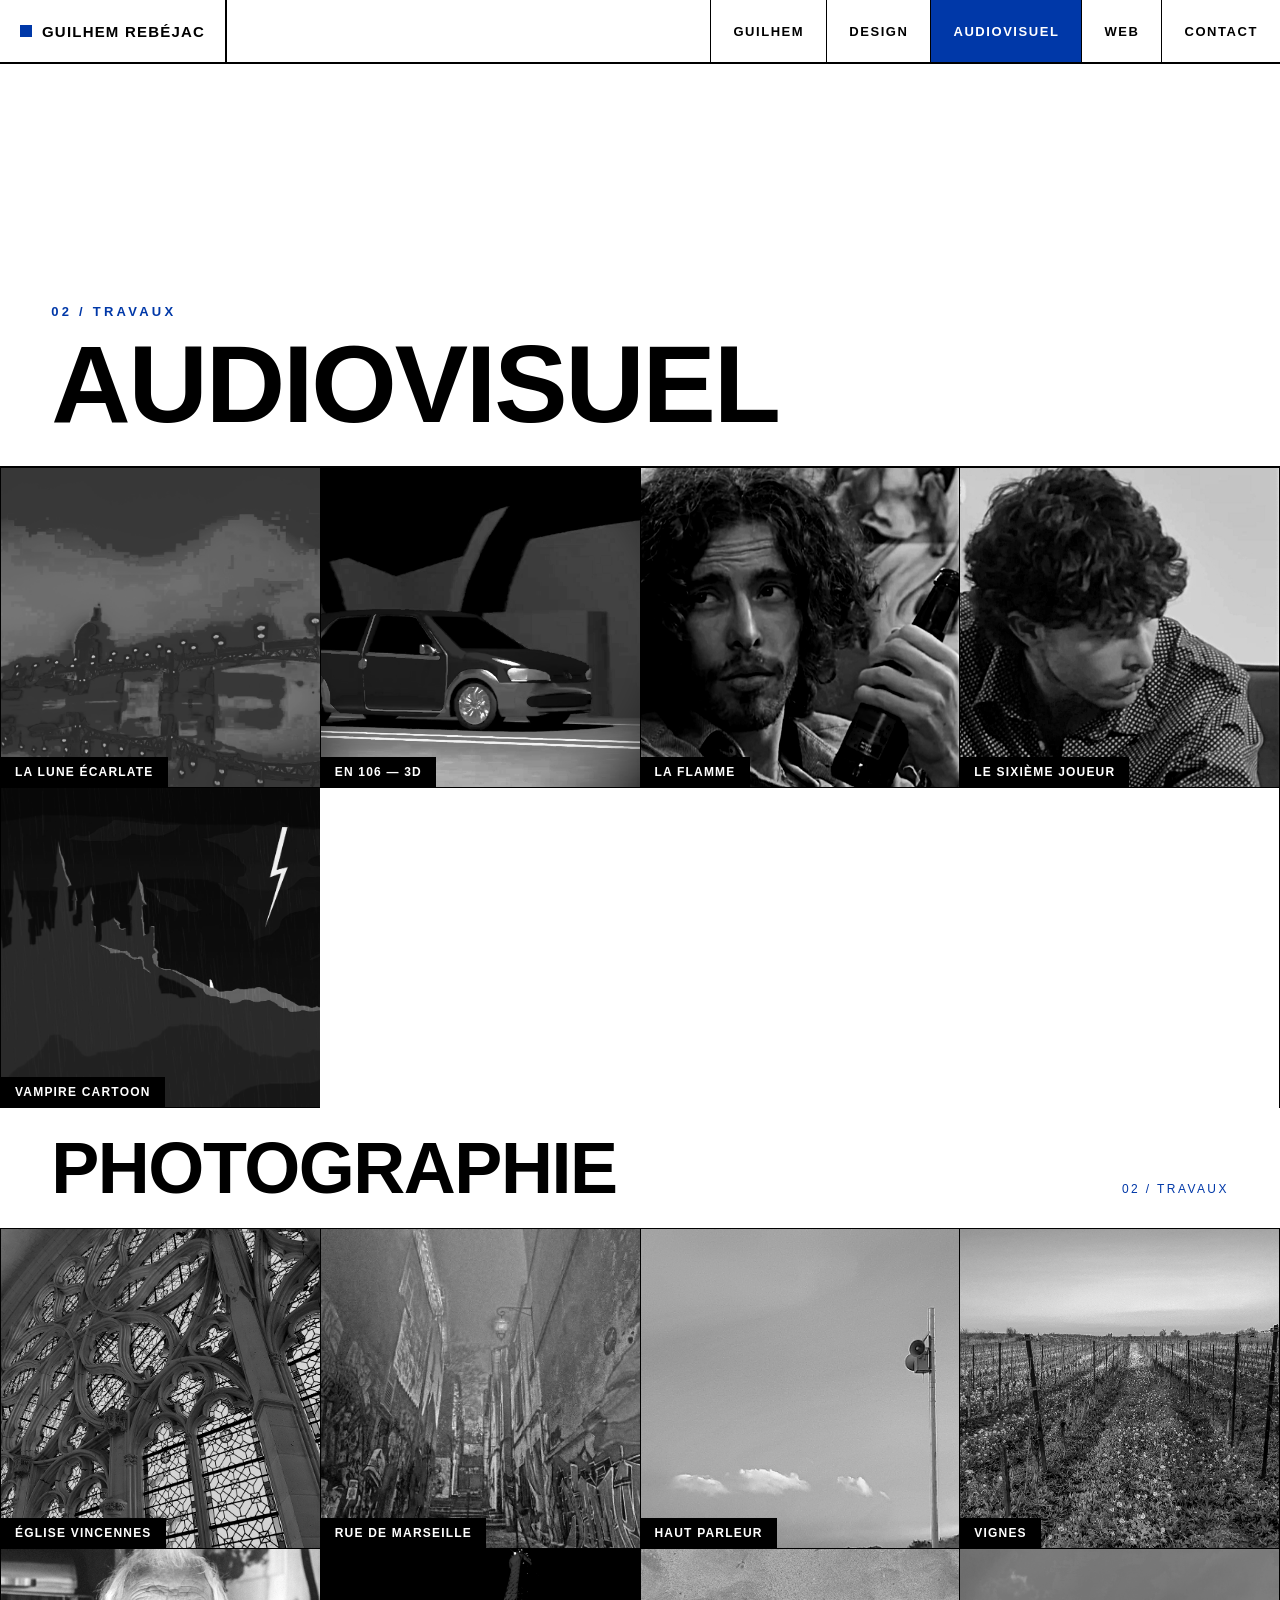
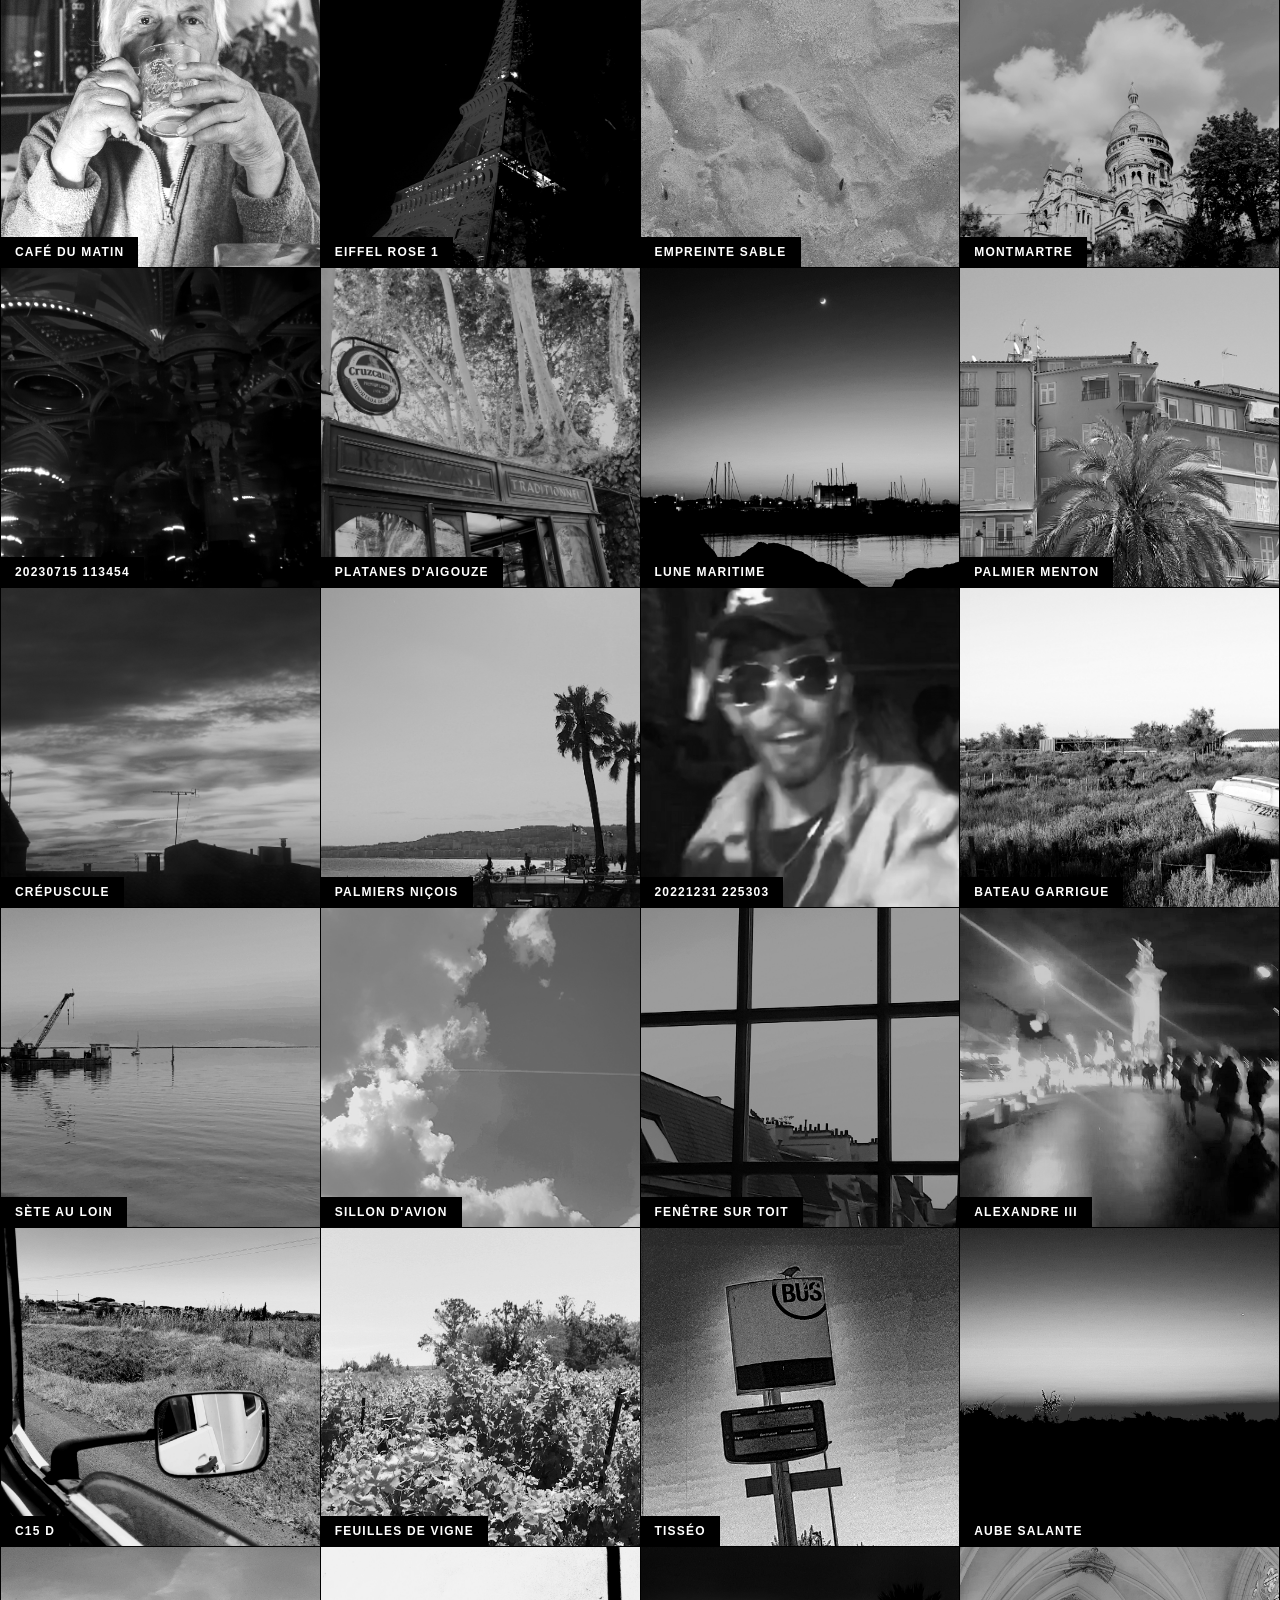
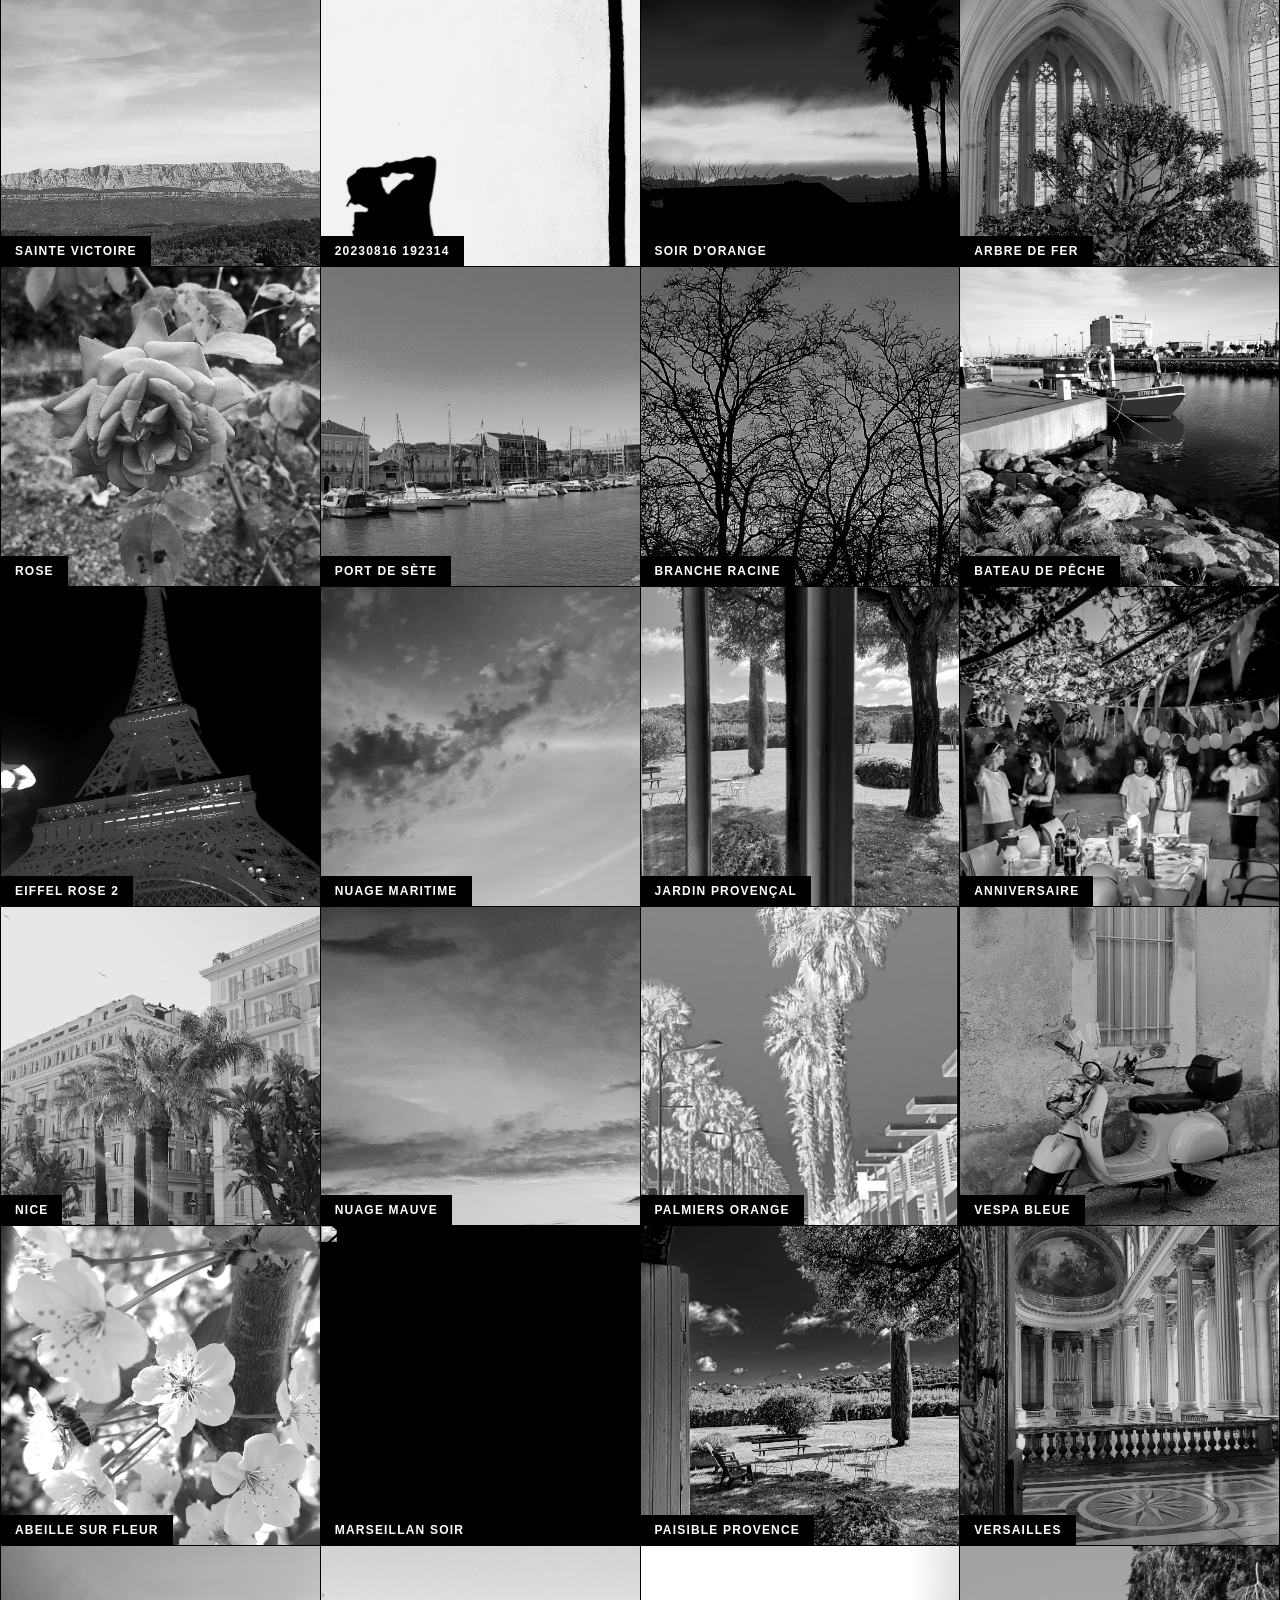
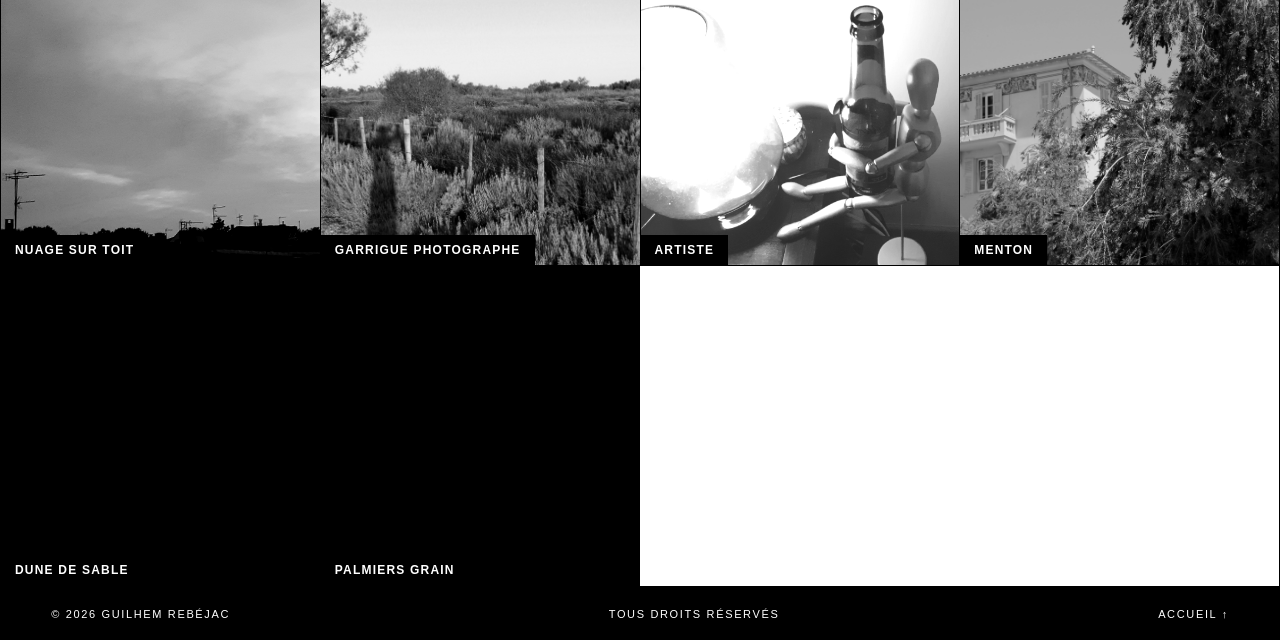
==== audiovisuel.html @ 5e4b1cd3 "Modif desc audio" ====
<!DOCTYPE html>
<html lang="fr">
<head>
<meta charset="UTF-8">
<meta name="viewport" content="width=device-width, initial-scale=1.0">
<title>Guilhem Rebéjac — Audiovisuel</title>
<link rel="stylesheet" href="./css/style.css">
</head>
<body>

<header>
  <a class="brand" href="index.html"><span class="dot"></span>Guilhem&nbsp;Rebéjac</a>
  <nav id="menu">
    <a href="index.html">Guilhem</a>
    <a href="design.html">Design</a>
    <a href="audiovisuel.html" class="active">Audiovisuel</a>
    <a href="web.html">Web</a>
    <a href="contact.html">Contact</a>
  </nav>
  <button class="burger" id="burger" aria-label="Menu">≡</button>
</header>

<section class="cat-hero">
  <p class="sub">02 / Travaux</p>
  <h1>Audiovisuel</h1>
</section>

<main class="grid" id="grid">
  <div class="tile" data-title="La Lune Écarlate" data-youtube="https://www.youtube.com/watch?v=PvxVMiMFRV8" data-desc="Title Sequence d'une série imaginaire sur des loups-garous à Toulouse à la fin du XIXe. Création originale de Guilhem Rebéjac, sur une musique de Raymond Lefèvre." data-year="2026">
    <img src="./assets/images/LaLuneEcarlate4.png" alt="La Lune Écarlate"><span class="tile-title">La Lune Écarlate</span>
  </div>
  <div class="tile" data-title="106 dans un tunnel" data-youtube="https://www.youtube.com/watch?v=GWWM9_aqAGk" data-desc="Mon tout premier projet réalisé sur le logiciel Blender. Une 106 roule dans un tunnel." data-year="2025">
    <img src="./assets/images/106_3D.png" alt="En 106 — 3D"><span class="tile-title">En 106 — 3D</span>
  </div>
  <div class="tile" data-title="La Flamme" data-youtube="https://www.youtube.com/watch?v=5S5M0am1AKc" data-desc="Synopsis : deux amis sont à une soirée. L'un conseille à l'autre une technique vue dans un film pour donner son contact à la fille qui lui plaît : écrire son numéro sur un briquet puis le lui donner. Mais le fameux briquet disparaît." data-year="2024">
    <img src="./assets/images/la-flamme-2.png" alt="La Flamme"><span class="tile-title">La Flamme</span>
  </div>
  <div class="tile" data-title="Le Sixième Joueur" data-youtube="https://www.youtube.com/watch?v=71ZXiPVA3Mg" data-desc="Synopsis : un groupe d'amis joue à un jeu de société où il faut répondre à des questions. Celles-ci deviennent étrangement de plus en plus personnelles et ciblées à mesure que la partie se déroule." data-year="2023">
    <img src="./assets/images/le-6-joueur-2.png" alt="Le Sixième Joueur"><span class="tile-title">Le Sixième Joueur</span>
  </div>
  <div class="tile" data-title="Trailer Vampire" data-youtube="https://www.youtube.com/watch?v=wnP-YkYw75Q" data-desc="Trailer de mon deuxième single « Vampire ». Réalisé sur le logiciel After Effects." data-year="2023">
    <img src="./assets/images/vampire-cartoon.png" alt="Vampire Cartoon"><span class="tile-title">Vampire Cartoon</span>
  </div>
</main>

<!-- PHOTOGRAPHIE -->
<section class="section" id="photographie">
  <div class="section-head">
    <h3>Photographie</h3>
    <span class="count">02 / Travaux</span>
  </div>
  <div class="grid" id="photo-grid"></div>
</section>

<!-- Lightbox -->
<div class="lightbox" id="lightbox">
  <button class="close" id="lb-close" aria-label="Fermer">×</button>
  <button class="lb-nav lb-prev" id="lb-prev" aria-label="Précédent">←</button>
  <button class="lb-nav lb-next" id="lb-next" aria-label="Suivant">→</button>
  <figure class="lb-frame">
    <img id="lb-img" src="" alt="">
    <a class="btn lb-btn" id="lb-youtube" href="#" target="_blank" rel="noopener noreferrer">Voir sur YouTube →</a>
    <figcaption class="lb-caption lb-stacked">
      <span class="lb-title" id="lb-title"></span>
      <span class="lb-desc" id="lb-desc"></span>
      <span class="lb-year" id="lb-year"></span>
    </figcaption>
  </figure>
</div>

<footer>
  <span>© 2026 Guilhem Rebéjac</span>
  <span>Tous droits réservés</span>
  <a href="index.html">Accueil ↑</a>
</footer>

<script>
  // --- PHOTOS : fichiers de ./assets/images/photographies/ (ordre mélangé) ---
  const PHOTOS = [
    "église-vincennes.jpg",
    "rue-de-marseille.jpg",
    "haut-parleur.jpg",
    "vignes.png",
    "café-du-matin.jpg",
    "eiffel-rose-1.jpg",
    "empreinte-sable.jpg",
    "montmartre.jpg",
    "20230715_113454.jpg",
    "platanes-d'aigouze.JPG",
    "lune-maritime.JPG",
    "palmier-menton.JPG",
    "crépuscule.JPG",
    "palmiers-niçois.JPG",
    "20221231_225303.jpg",
    "bateau-garrigue.JPG",
    "sète-au-loin.jpg",
    "sillon-d'avion.jpg",
    "fenêtre-sur-toit.jpg",
    "alexandre-III.jpg",
    "C15-D.jpg",
    "feuilles-de-vigne.JPG",
    "tisséo.jpg",
    "aube-salante.jpg",
    "sainte-victoire.jpg",
    "20230816_192314.jpg",
    "soir-d'orange.jpg",
    "arbre-de-fer.jpg",
    "rose.jpg",
    "port-de-sète.JPG",
    "branche-racine.jpg",
    "bateau-de-pêche.jpg",
    "eiffel-rose-2.jpg",
    "nuage-maritime.jpg",
    "jardin-provençal.JPG",
    "anniversaire.png",
    "nice.JPG",
    "nuage-mauve.jpg",
    "palmiers-orange.png",
    "vespa-bleue.JPG",
    "abeille-sur-fleur.jpg",
    "marseillan-soir.png",
    "paisible-provence.png",
    "versailles.jpg",
    "nuage-sur-toit.jpg",
    "garrigue-photographe.JPG",
    "artiste.jpg",
    "menton.JPG",
    "dune-de-sable.jpg",
    "palmiers-grain.jpg",
  ];
  const PHOTO_DIR = "./assets/images/photographies/";

  function photoTitle(filename){
    return filename
      .replace(/\.[^.]+$/,'')
      .replace(/[-_]+/g,' ')
      .replace(/\b\w/g,c=>c.toUpperCase());
  }

  const photoGrid=document.getElementById('photo-grid');
  PHOTOS.forEach(f=>{
    const tile=document.createElement('div');
    tile.className='tile';
    tile.dataset.title=photoTitle(f);
    tile.dataset.desc='';
    tile.dataset.year='';
    tile.dataset.youtube='';
    tile.innerHTML='<img src="'+PHOTO_DIR+f+'" alt="'+photoTitle(f)+'" loading="lazy">'
      +'<span class="tile-title">'+photoTitle(f)+'</span>';
    photoGrid.appendChild(tile);
  });

  const burger=document.getElementById('burger');
  const menu=document.getElementById('menu');
  burger.addEventListener('click',()=>menu.classList.toggle('open'));
  menu.querySelectorAll('a').forEach(a=>a.addEventListener('click',()=>menu.classList.remove('open')));

  const lb=document.getElementById('lightbox');
  const lbImg=document.getElementById('lb-img');
  const lbTitle=document.getElementById('lb-title');
  const lbDesc=document.getElementById('lb-desc');
  const lbYear=document.getElementById('lb-year');
  const lbYt=document.getElementById('lb-youtube');

  // --- Navigation précédent / suivant ---
  const tiles=[...document.querySelectorAll('.tile')];
  let current=0;

  function show(i){
    current=(i+tiles.length)%tiles.length;
    const t=tiles[current];
    lbImg.src=t.querySelector('img').src;
    lbImg.alt=t.querySelector('img').alt;
    lbTitle.textContent=t.dataset.title||'';
    lbDesc.textContent=t.dataset.desc||'';
    lbYear.textContent=t.dataset.year?('Année — '+t.dataset.year):'';
    if(t.dataset.youtube){
      lbYt.href=t.dataset.youtube;
      lbYt.style.display='';
    }else{
      lbYt.style.display='none';
    }
  }

  document.getElementById('lb-prev').addEventListener('click',e=>{
    e.stopPropagation();show(current-1);
  });
  document.getElementById('lb-next').addEventListener('click',e=>{
    e.stopPropagation();show(current+1);
  });
  document.addEventListener('keydown',e=>{
    if(!lb.classList.contains('open'))return;
    if(e.key==='ArrowLeft')show(current-1);
    if(e.key==='ArrowRight')show(current+1);
  });

  tiles.forEach(t=>t.addEventListener('click',()=>{
    show(tiles.indexOf(t));
    lb.classList.add('open');
  }));

  function closeLb(){lb.classList.remove('open');}
  document.getElementById('lb-close').addEventListener('click',closeLb);
  lb.addEventListener('click',e=>{if(e.target===lb)closeLb();});
  document.addEventListener('keydown',e=>{if(e.key==='Escape')closeLb();});
</script>

</body>
</html>
---- css/style.css ----
:root{
  --bg:#ffffff;
  --fg:#000000;
  --azur:#0038A8;
  --max:1280px;
}
*{margin:0;padding:0;box-sizing:border-box;border-radius:0!important;}
html{scroll-behavior:smooth;}
body{
  background:var(--bg);color:var(--fg);
  font-family:"Helvetica Neue",Helvetica,Arial,sans-serif;
  -webkit-font-smoothing:antialiased;
}
::selection{background:var(--azur);color:#fff;}
a{color:inherit;text-decoration:none;}
img{display:block;max-width:100%;}

/* ---------- header ---------- */
header{
  position:fixed;top:0;left:0;right:0;z-index:50;
  background:#fff;border-bottom:2px solid #000;
  display:flex;align-items:stretch;justify-content:space-between;
  height:64px;
}
.brand{
  display:flex;align-items:center;gap:10px;
  font-weight:800;letter-spacing:.08em;font-size:15px;
  padding:0 20px;border-right:2px solid #000;text-transform:uppercase;
}
.brand .dot{width:12px;height:12px;background:var(--azur);}
nav{display:flex;}
nav a{
  display:flex;align-items:center;
  padding:0 22px;font-size:13px;font-weight:700;
  text-transform:uppercase;letter-spacing:.12em;
  border-left:1px solid #000;transition:background .15s,color .15s;
}
nav a:hover,nav a.active{background:var(--azur);color:#fff;}
.burger{display:none;border:none;background:#000;color:#fff;
  padding:0 18px;font-size:22px;cursor:pointer;}

/* ---------- hero ---------- */
.hero{
  min-height:100vh;display:flex;flex-direction:column;
  justify-content:flex-end;padding:100px 4vw 0;
  border-bottom:2px solid #000;
}
.hero-top{
  flex:1;display:flex;flex-direction:column;align-items:center;
  justify-content:center;text-align:center;
}
.hero-logo{
  width:clamp(140px,22vw,260px);margin-bottom:28px;
  filter:grayscale(1) contrast(1.1);
}
.kicker{
  font-size:12px;font-weight:700;text-transform:uppercase;
  letter-spacing:.3em;margin-bottom:14px;color:var(--azur);
}
.hero h1{
  font-size:clamp(48px,11vw,150px);
  line-height:.9;font-weight:800;text-transform:uppercase;
  letter-spacing:-.02em;
}
.hero h1 .thin{font-weight:200;outline:1px solid #000;outline-offset:-1px;}
.hero-meta{
  display:grid;grid-template-columns:repeat(auto-fit,minmax(200px,1fr));
  border-top:2px solid #000;margin-top:48px;width:100%;
}
.hero-meta div{
  padding:18px 20px;font-size:12px;text-transform:uppercase;
  letter-spacing:.1em;border-right:1px solid #000;text-align:left;
}
.hero-meta div:last-child{border-right:none;}
.hero-meta strong{display:block;font-size:15px;margin-top:6px;letter-spacing:0;}

/* ---------- marquee ---------- */
.marquee{
  border-bottom:2px solid #000;background:var(--azur);color:#fff;
  overflow:hidden;white-space:nowrap;padding:12px 0;
}
.marquee span{
  display:inline-block;font-size:14px;font-weight:700;
  text-transform:uppercase;letter-spacing:.25em;
  animation:slide 22s linear infinite;
}
@keyframes slide{from{transform:translateX(0);}to{transform:translateX(-50%);}}

/* ---------- about ---------- */
.section{border-bottom:2px solid #000;}
.wrap{max-width:var(--max);margin:0 auto;padding:0 4vw;}
.about-grid{
  display:grid;grid-template-columns:1fr 1.4fr;min-height:70vh;
}
.about-portrait{
  border-right:2px solid #000;display:flex;align-items:center;
  justify-content:center;padding:48px;background:
    repeating-linear-gradient(45deg,#fff 0 14px,#000 14px 15px);
}
.about-portrait svg{width:78%;max-width:340px;background:#fff;border:2px solid #000;}
.about-photo{
  width:78%;max-width:340px;
  border:2px solid #000;background:#fff;
  object-fit:cover;aspect-ratio:5/6;
  filter:grayscale(1) contrast(1.05);
  transition:filter .3s;
}
.about-photo:hover{filter:grayscale(0);}
.about-text{padding:64px 48px;display:flex;flex-direction:column;justify-content:center;}
.num{font-size:12px;font-weight:700;letter-spacing:.3em;text-transform:uppercase;margin-bottom:16px;color:var(--azur);}
.about-text h2{
  font-size:clamp(28px,4.5vw,54px);font-weight:800;text-transform:uppercase;
  line-height:1;margin-bottom:24px;letter-spacing:-.01em;
}
.about-text p{font-size:17px;line-height:1.7;max-width:56ch;margin-bottom:14px;}
.tags{display:flex;flex-wrap:wrap;gap:8px;margin-top:22px;}
.tag{
  border:1px solid #000;padding:6px 14px;font-size:11px;font-weight:700;
  text-transform:uppercase;letter-spacing:.15em;transition:all .15s;
}
.tag:hover{background:var(--azur);border-color:var(--azur);color:#fff;}

/* ---------- works ---------- */
.section-head{
  display:flex;align-items:baseline;justify-content:space-between;
  padding:26px 4vw;border-bottom:1px solid #000;
}
.section-head h3{
  font-size:clamp(30px,6vw,72px);font-weight:800;text-transform:uppercase;
  letter-spacing:-.02em;line-height:.95;
}
.section-head .count{font-size:12px;letter-spacing:.2em;text-transform:uppercase;color:var(--azur);}
.work-list{display:grid;grid-template-columns:1fr;}
.work{
  display:grid;grid-template-columns:80px 1fr 1fr auto;
  align-items:center;gap:24px;
  padding:34px 4vw;border-bottom:1px solid #000;
  transition:background .15s,color .15s;cursor:pointer;
}
.work:hover{background:var(--azur);color:#fff;}
.work .idx{font-size:13px;font-weight:700;letter-spacing:.15em;}
.work .name{font-size:clamp(20px,3vw,34px);font-weight:800;text-transform:uppercase;}
.work .desc{font-size:13px;letter-spacing:.05em;text-transform:uppercase;opacity:.75;}
.work .arrow{font-size:26px;font-weight:200;transition:transform .2s;}
.work:hover .arrow{transform:translateX(8px);}

/* ---------- contact ---------- */
.contact{padding:110px 4vw;text-align:left;}
.contact h3{
  font-size:clamp(40px,9vw,120px);font-weight:800;text-transform:uppercase;
  line-height:.92;letter-spacing:-.02em;margin-bottom:32px;
}
.contact h3 em{font-style:normal;-webkit-text-stroke:2px #000;color:transparent;}
.btn{
  display:inline-block;border:2px solid #000;padding:18px 42px;
  font-size:14px;font-weight:800;text-transform:uppercase;
  letter-spacing:.2em;transition:all .15s;
}
.btn:hover{background:var(--azur);border-color:var(--azur);color:#fff;letter-spacing:.3em;}

/* ---------- pages catégories ---------- */
.cat-hero{
  min-height:52vh;display:flex;flex-direction:column;justify-content:flex-end;
  padding:100px 4vw 32px;border-bottom:2px solid #000;
}
.cat-hero h1{
  font-size:clamp(40px,9vw,110px);font-weight:800;text-transform:uppercase;
  line-height:.92;letter-spacing:-.02em;
}
.cat-hero .sub{font-size:13px;letter-spacing:.25em;text-transform:uppercase;
  color:var(--azur);font-weight:700;margin-bottom:14px;}
.grid{
  display:grid;grid-template-columns:repeat(auto-fill,minmax(260px,1fr));
  gap:0;border-right:1px solid #000;
}
.tile{
  position:relative;aspect-ratio:1/1;overflow:hidden;
  border-bottom:1px solid #000;border-left:1px solid #000;
  display:block;cursor:pointer;background:#000;
}
.tile img{
  width:100%;height:100%;object-fit:cover;
  filter:grayscale(1) contrast(1.05);
  transition:filter .25s,transform .4s;
}
.tile:hover img{filter:grayscale(0);transform:scale(1.04);}
.tile .tile-title{
  position:absolute;left:0;bottom:0;
  background:#000;color:#fff;padding:8px 14px;
  font-size:12px;font-weight:700;text-transform:uppercase;letter-spacing:.1em;
}
.tile:hover .tile-title{background:var(--azur);}

/* ---------- lightbox ---------- */
.lightbox{
  position:fixed;inset:0;z-index:200;display:none;
  align-items:center;justify-content:center;
  background:rgba(255,255,255,.96);
}
.lightbox.open{display:flex;}
.lb-frame{max-width:90vw;display:flex;flex-direction:column;}
.lightbox img{
  width:100%;max-width:88vw;max-height:72vh;border:2px solid #000;
  object-fit:contain;background:#fff;
}
.lb-caption{
  display:grid;grid-template-columns:1fr auto;
  gap:4px 24px;align-items:baseline;
  background:#000;color:#fff;
  padding:16px 20px;border:2px solid #000;border-top:none;
}
.lb-btn{
  margin-top:16px;justify-self:center;
}
.lb-title{
  font-size:clamp(16px,2.4vw,22px);font-weight:800;
  text-transform:uppercase;letter-spacing:.02em;
}
.lb-year{
  font-size:11px;font-weight:700;text-transform:uppercase;
  letter-spacing:.2em;color:#7ba4ff;
}
.lb-desc{
  grid-column:1/-1;font-size:13px;line-height:1.55;max-width:70ch;
}
/* Variante empilée (audiovisuel) : nom, description, date */
.lb-caption.lb-stacked{
  display:flex;flex-direction:column;gap:6px;align-items:flex-start;
}
.lb-caption.lb-stacked .lb-desc{grid-column:auto;}
.lightbox .close{
  position:absolute;top:20px;right:24px;font-size:34px;font-weight:200;
  border:2px solid #000;background:#fff;width:52px;height:52px;
  cursor:pointer;line-height:1;
}
.lightbox .close:hover{background:var(--azur);color:#fff;border-color:var(--azur);}
.lb-nav{
  position:absolute;top:50%;transform:translateY(-50%);
  width:52px;height:52px;
  font-size:22px;font-weight:200;line-height:1;
  border:2px solid #000;background:#fff;color:#000;
  cursor:pointer;transition:background .15s,color .15s;
  display:flex;align-items:center;justify-content:center;
}
.lb-prev{left:16px;}
.lb-next{right:16px;}
.lb-nav:hover{background:var(--azur);color:#fff;border-color:var(--azur);}
.lb-nav:hover .lb-prev, .lb-nav:hover .lb-next{transform:translateY(-50%);}
@media (max-width:860px){
  .lb-nav{width:40px;height:40px;font-size:16px;}
  .lb-prev{left:8px;}
  .lb-next{right:8px;}
}

/* ---------- lignes contact ---------- */
.contact-links{display:flex;flex-direction:column;width:100%;}
.contact-row{
  display:grid;grid-template-columns:130px 1fr auto;align-items:center;gap:20px;
  width:100%;padding:22px 4vw;border-bottom:1px solid #000;
  transition:background .15s,color .15s;
}
.contact-row:first-child{border-top:2px solid #000;}
.contact-row .contact-label{
  font-size:11px;font-weight:700;text-transform:uppercase;
  letter-spacing:.2em;color:var(--azur);
}
.contact-row .contact-value{
  font-size:clamp(14px,1.9vw,20px);font-weight:800;
  text-transform:uppercase;letter-spacing:-.01em;
  white-space:nowrap;overflow:hidden;text-overflow:ellipsis;
}
.contact-row .arrow{font-size:22px;font-weight:200;justify-self:end;transition:transform .2s;}
.contact-row:hover{background:var(--azur);color:#fff;}
.contact-row:hover .contact-label{color:#fff;}
.contact-row:hover .arrow{transform:translateX(8px);}

/* ---------- footer ---------- */
footer{
  background:#000;color:#fff;
  display:flex;flex-wrap:wrap;justify-content:space-between;
  padding:20px 4vw;font-size:11px;letter-spacing:.15em;
  text-transform:uppercase;gap:10px;
}
footer a:hover{color:#7ba4ff;text-decoration:underline;}

/* ---------- responsive ---------- */
@media (max-width:860px){
  nav{
    display:none;position:fixed;top:64px;left:0;right:0;flex-direction:column;
    background:#fff;border-bottom:2px solid #000;
  }
  nav.open{display:flex;}
  nav a{border-left:none;border-top:1px solid #000;padding:18px 22px;}
  .burger{display:block;margin-left:auto;}
  .about-grid{grid-template-columns:1fr;}
  .about-portrait{border-right:none;border-bottom:2px solid #000;padding:36px;}
  .work{grid-template-columns:auto 1fr auto;grid-template-rows:auto auto;}
  .work .idx{grid-column:1;grid-row:1;}
  .work .name{grid-column:2;grid-row:1;}
  .work .arrow{grid-column:3;grid-row:1;}
  .work .desc{grid-column:2;grid-row:2;grid-column:2/4;}
}
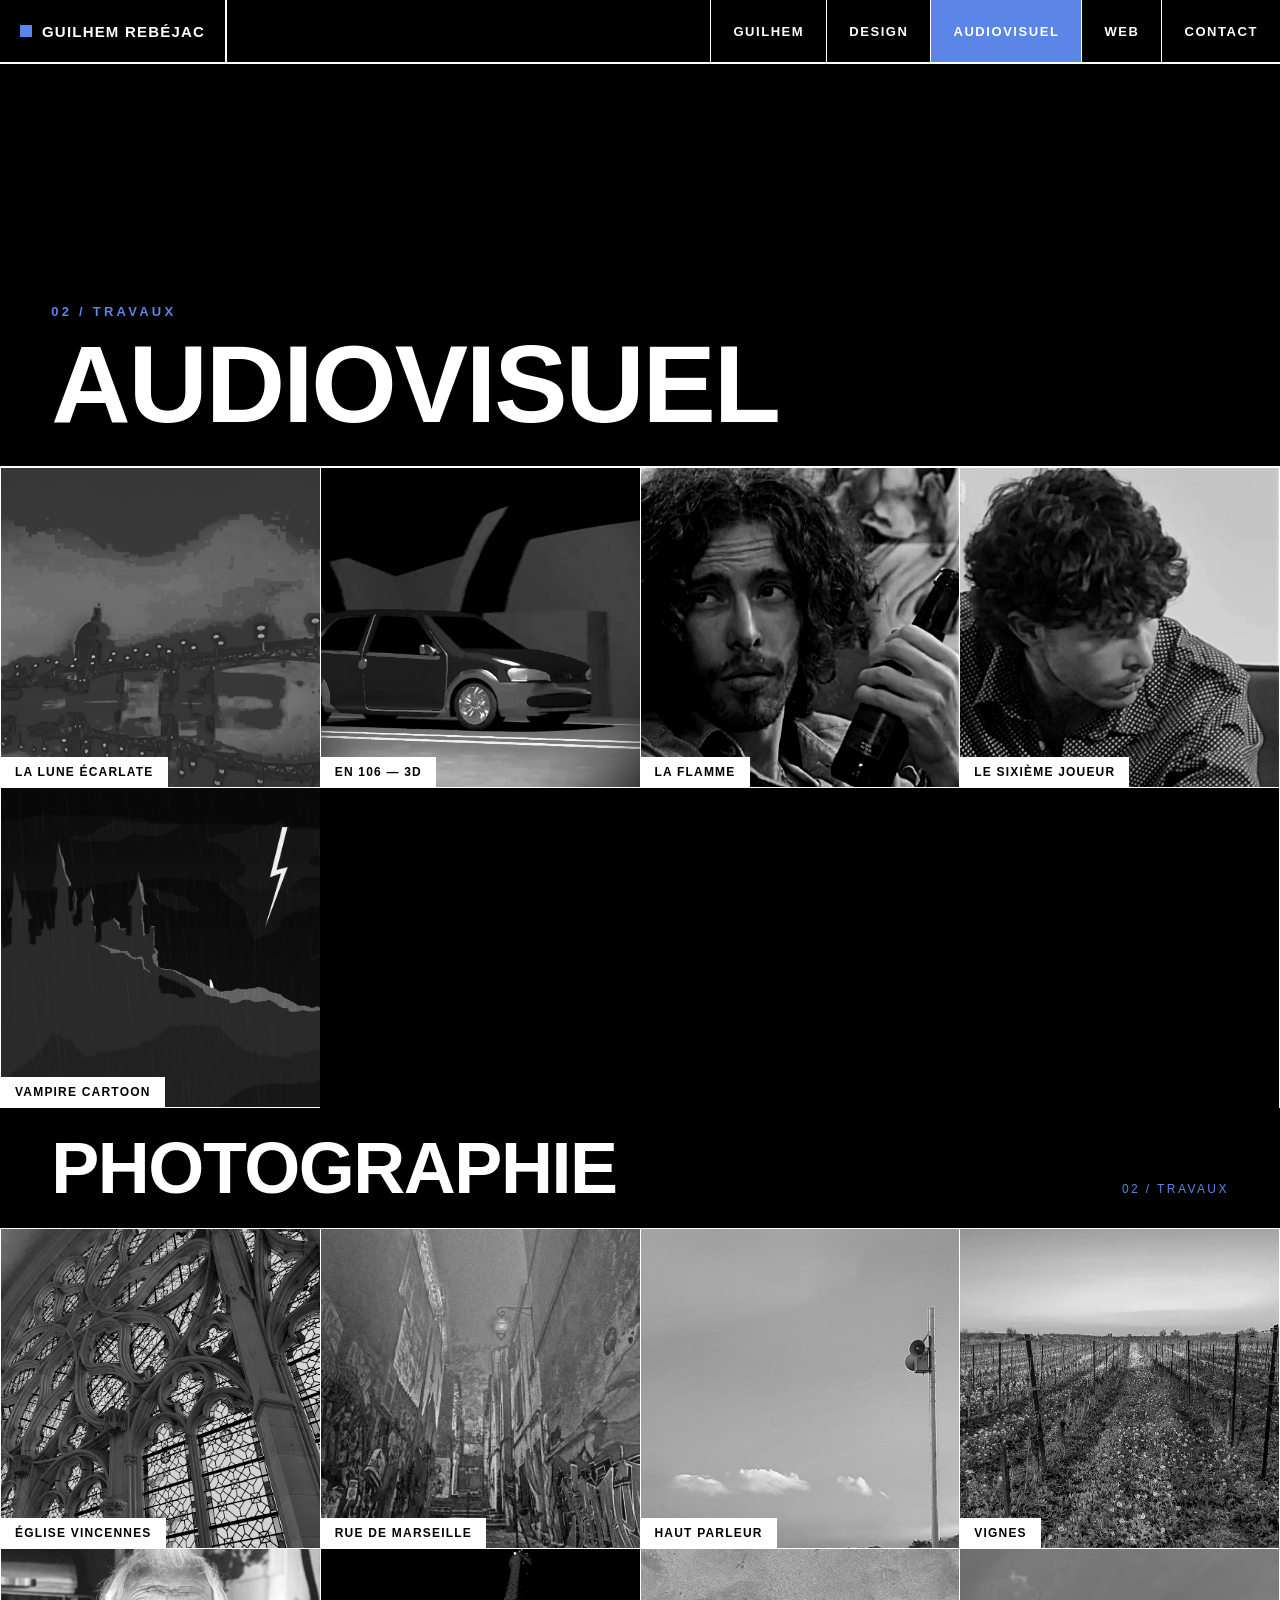
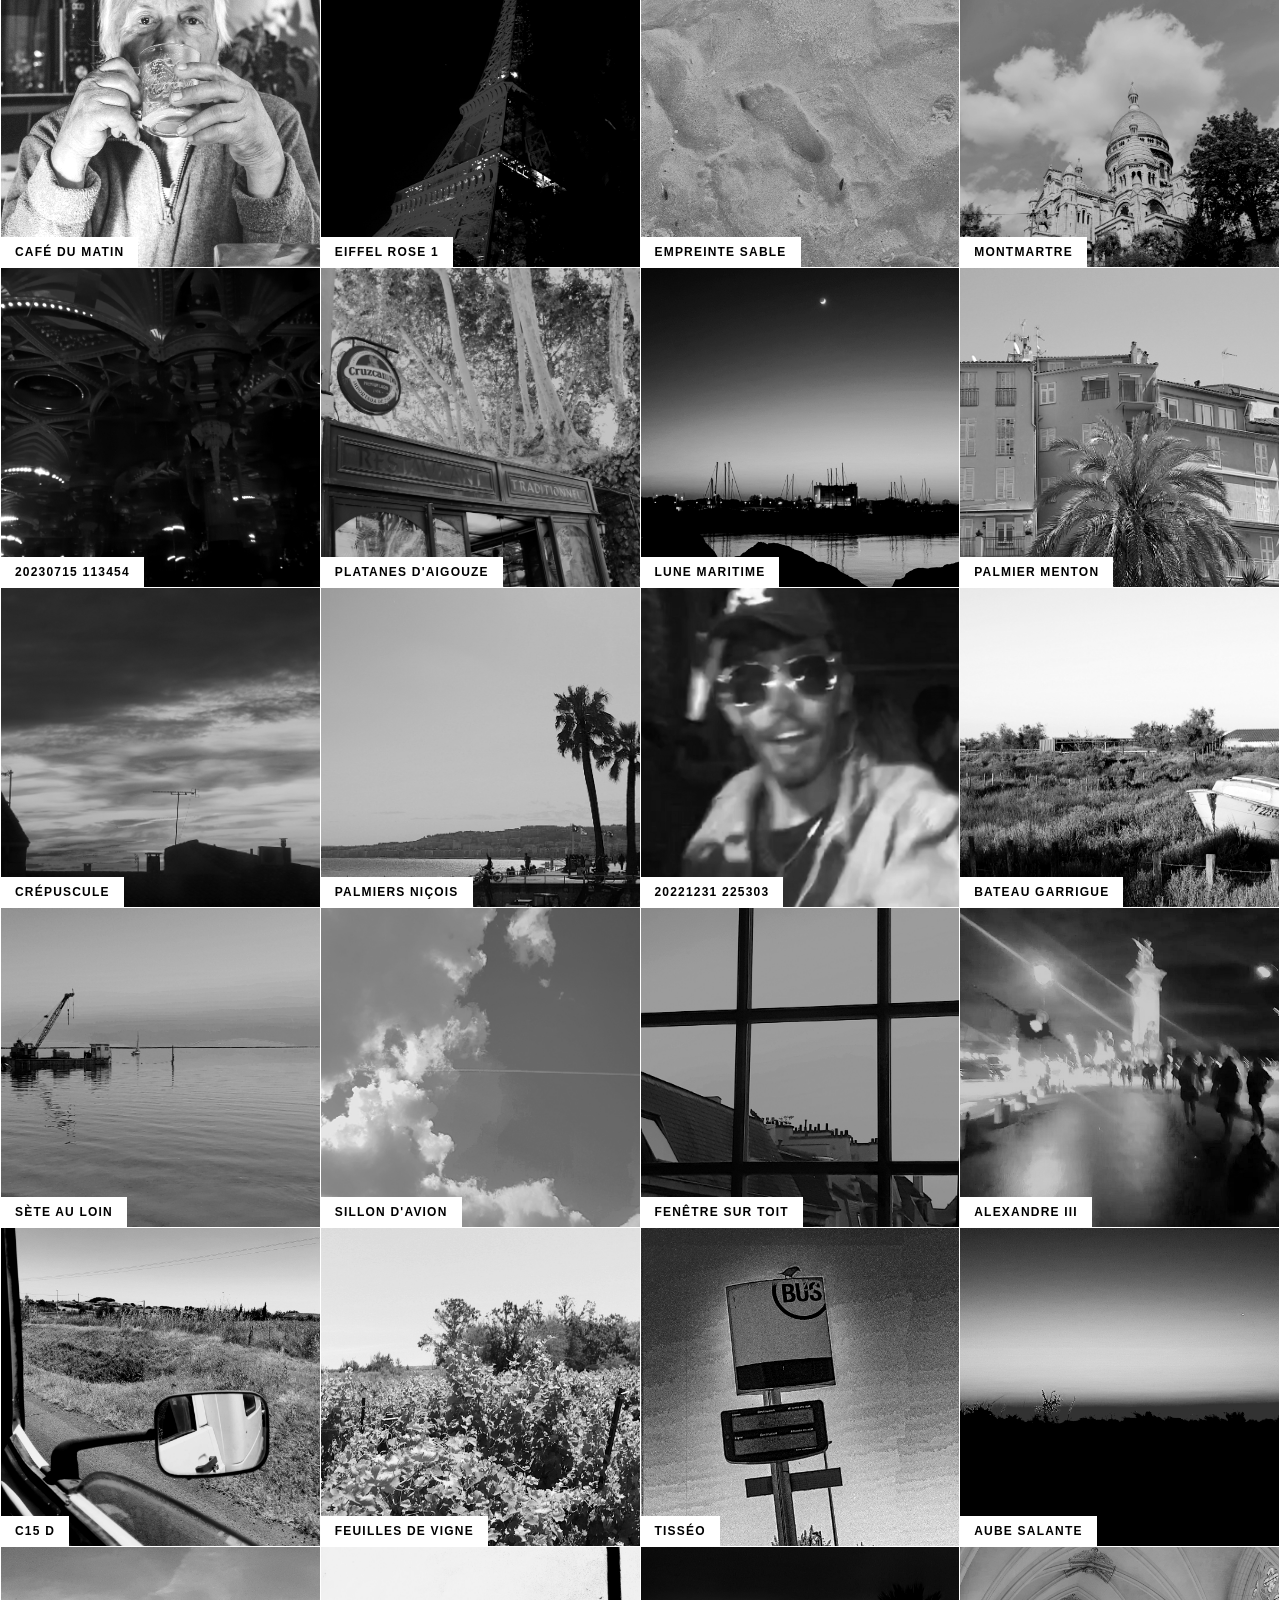
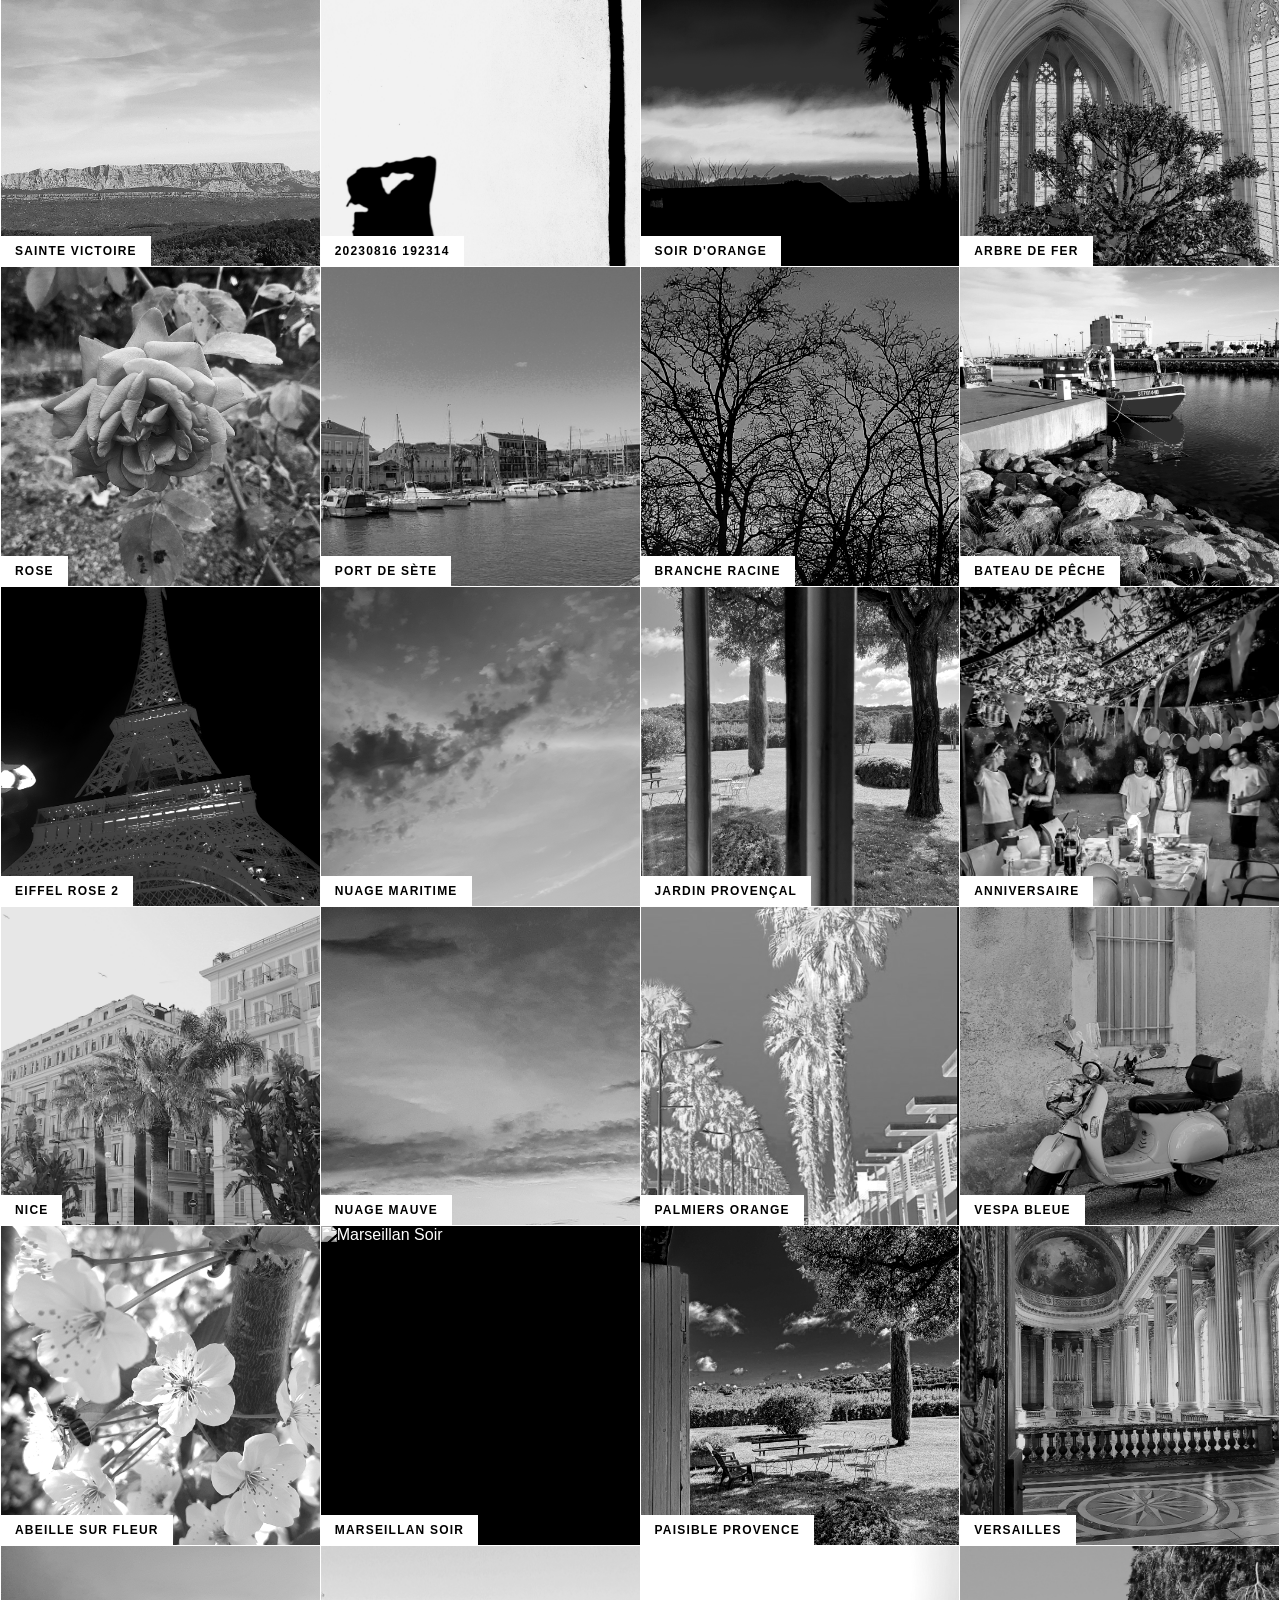
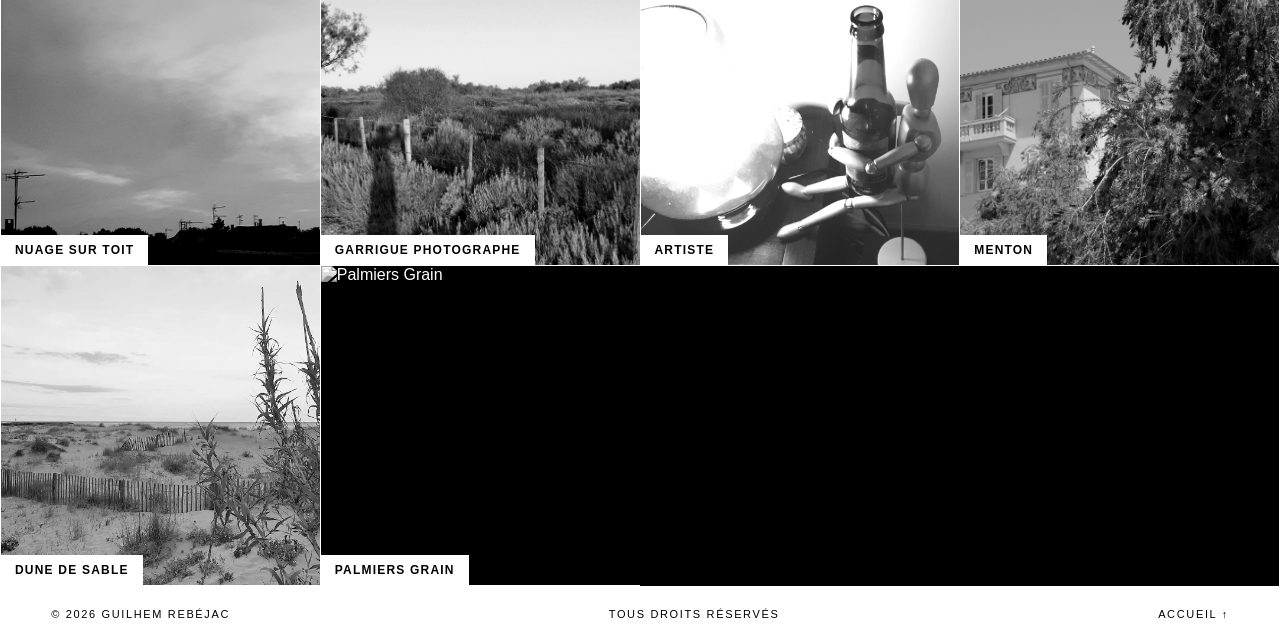
==== commit 03eb61a2: "Modif car bug" ====
--- a/audiovisuel.html
+++ b/audiovisuel.html
@@ -5,6 +5,8 @@
 <meta name="viewport" content="width=device-width, initial-scale=1.0">
 <title>Guilhem Rebéjac — Audiovisuel</title>
 <link rel="stylesheet" href="./css/style.css">
+<script src="./js/theme.js"></script>
+<link rel="icon" href="./assets/images/favicon-rebejac.com-Mistral-n.png" type="image/png">
 </head>
 <body>
 
--- a/css/style.css
+++ b/css/style.css
@@ -299,4 +299,51 @@
   .work .name{grid-column:2;grid-row:1;}
   .work .arrow{grid-column:3;grid-row:1;}
   .work .desc{grid-column:2;grid-row:2;grid-column:2/4;}
-}+}
+
+/* ---------- THÈME SOMBRE (auto après 18h via theme.js) ---------- */
+:root[data-theme="dark"]{
+  --bg:#000000;
+  --fg:#ffffff;
+  --azur:#5b85e6;
+}
+[data-theme="dark"] body{background:#000;color:#fff;}
+[data-theme="dark"] header{background:#000;border-bottom-color:#fff;}
+[data-theme="dark"] .brand{border-right-color:#fff;}
+[data-theme="dark"] nav a{border-left-color:#fff;}
+[data-theme="dark"] .burger{background:#fff;color:#000;}
+[data-theme="dark"] .hero{border-bottom-color:#fff;}
+[data-theme="dark"] .hero h1 .thin{outline-color:#fff;}
+[data-theme="dark"] .hero-meta{border-top-color:#fff;}
+[data-theme="dark"] .hero-meta div{border-right-color:#fff;}
+[data-theme="dark"] .section{border-bottom-color:#fff;}
+[data-theme="dark"] .about-portrait{
+  border-right-color:#fff;
+  background:repeating-linear-gradient(45deg,#000 0 14px,#fff 14px 15px);
+}
+[data-theme="dark"] .about-photo,
+[data-theme="dark"] .about-portrait svg{border-color:#fff;background:#000;}
+[data-theme="dark"] .tag{border-color:#fff;}
+[data-theme="dark"] .section-head{border-bottom-color:#fff;}
+[data-theme="dark"] .work{border-bottom-color:#fff;}
+[data-theme="dark"] .cat-hero{border-bottom-color:#fff;}
+[data-theme="dark"] .grid{border-right-color:#fff;}
+[data-theme="dark"] .tile{border-bottom-color:#fff;border-left-color:#fff;}
+[data-theme="dark"] .tile .tile-title{background:#fff;color:#000;}
+[data-theme="dark"] .tile:hover .tile-title,
+[data-theme="dark"] .tile.touched .tile-title,
+[data-theme="dark"] .tile:active .tile-title{background:var(--azur);color:#fff;}
+[data-theme="dark"] .contact-row{border-bottom-color:#fff;}
+[data-theme="dark"] .contact-row:first-child{border-top-color:#fff;}
+[data-theme="dark"] .contact h3 em{-webkit-text-stroke-color:#fff;}
+[data-theme="dark"] .btn{border-color:#fff;}
+[data-theme="dark"] .lightbox{background:rgba(0,0,0,.96);}
+[data-theme="dark"] .lightbox img{border-color:#fff;}
+[data-theme="dark"] .lb-caption{background:#fff;color:#000;border-color:#fff;}
+[data-theme="dark"] .lb-title{color:#000;}
+[data-theme="dark"] .lightbox .close,
+[data-theme="dark"] .lb-nav{background:#000;color:#fff;border-color:#fff;}
+[data-theme="dark"] .lightbox .close:hover,
+[data-theme="dark"] .lb-nav:hover{background:var(--azur);color:#fff;border-color:var(--azur);}
+[data-theme="dark"] footer{background:#fff;color:#000;}
+[data-theme="dark"] footer a:hover{color:var(--azur);}
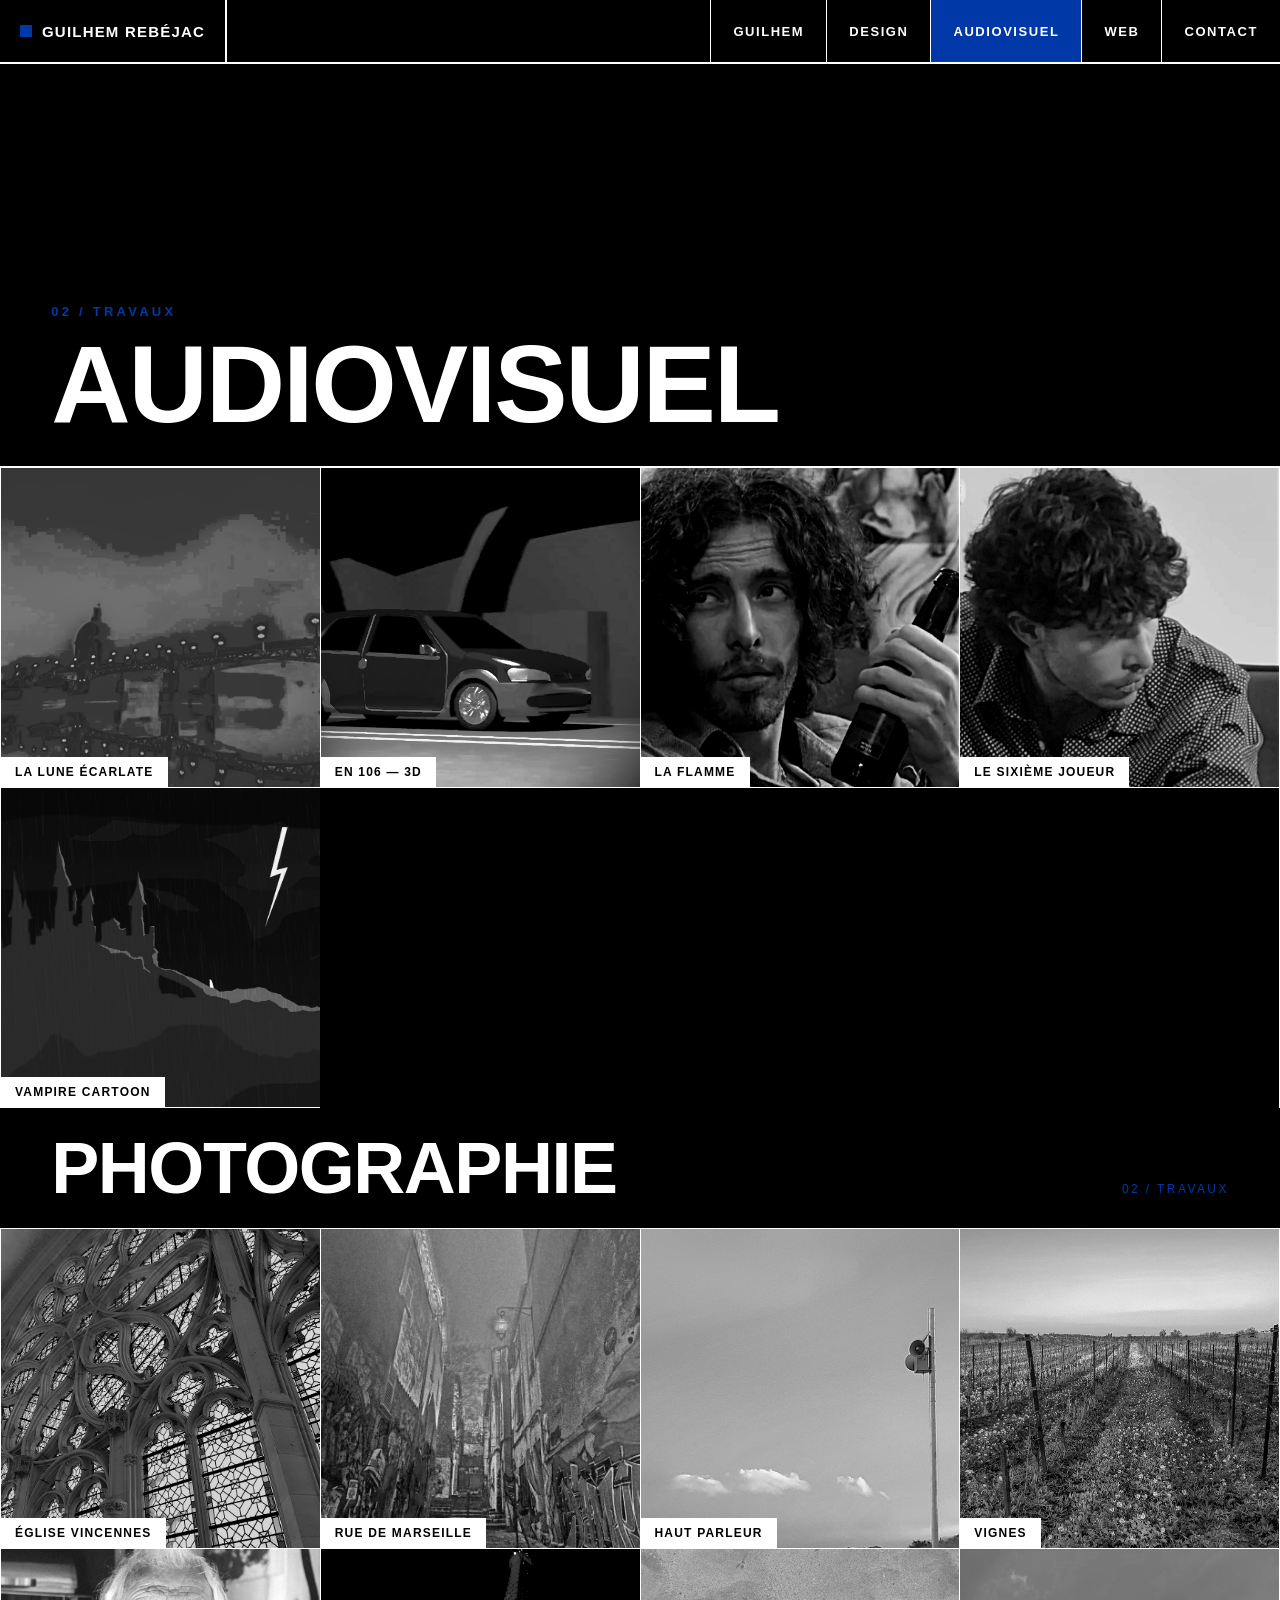
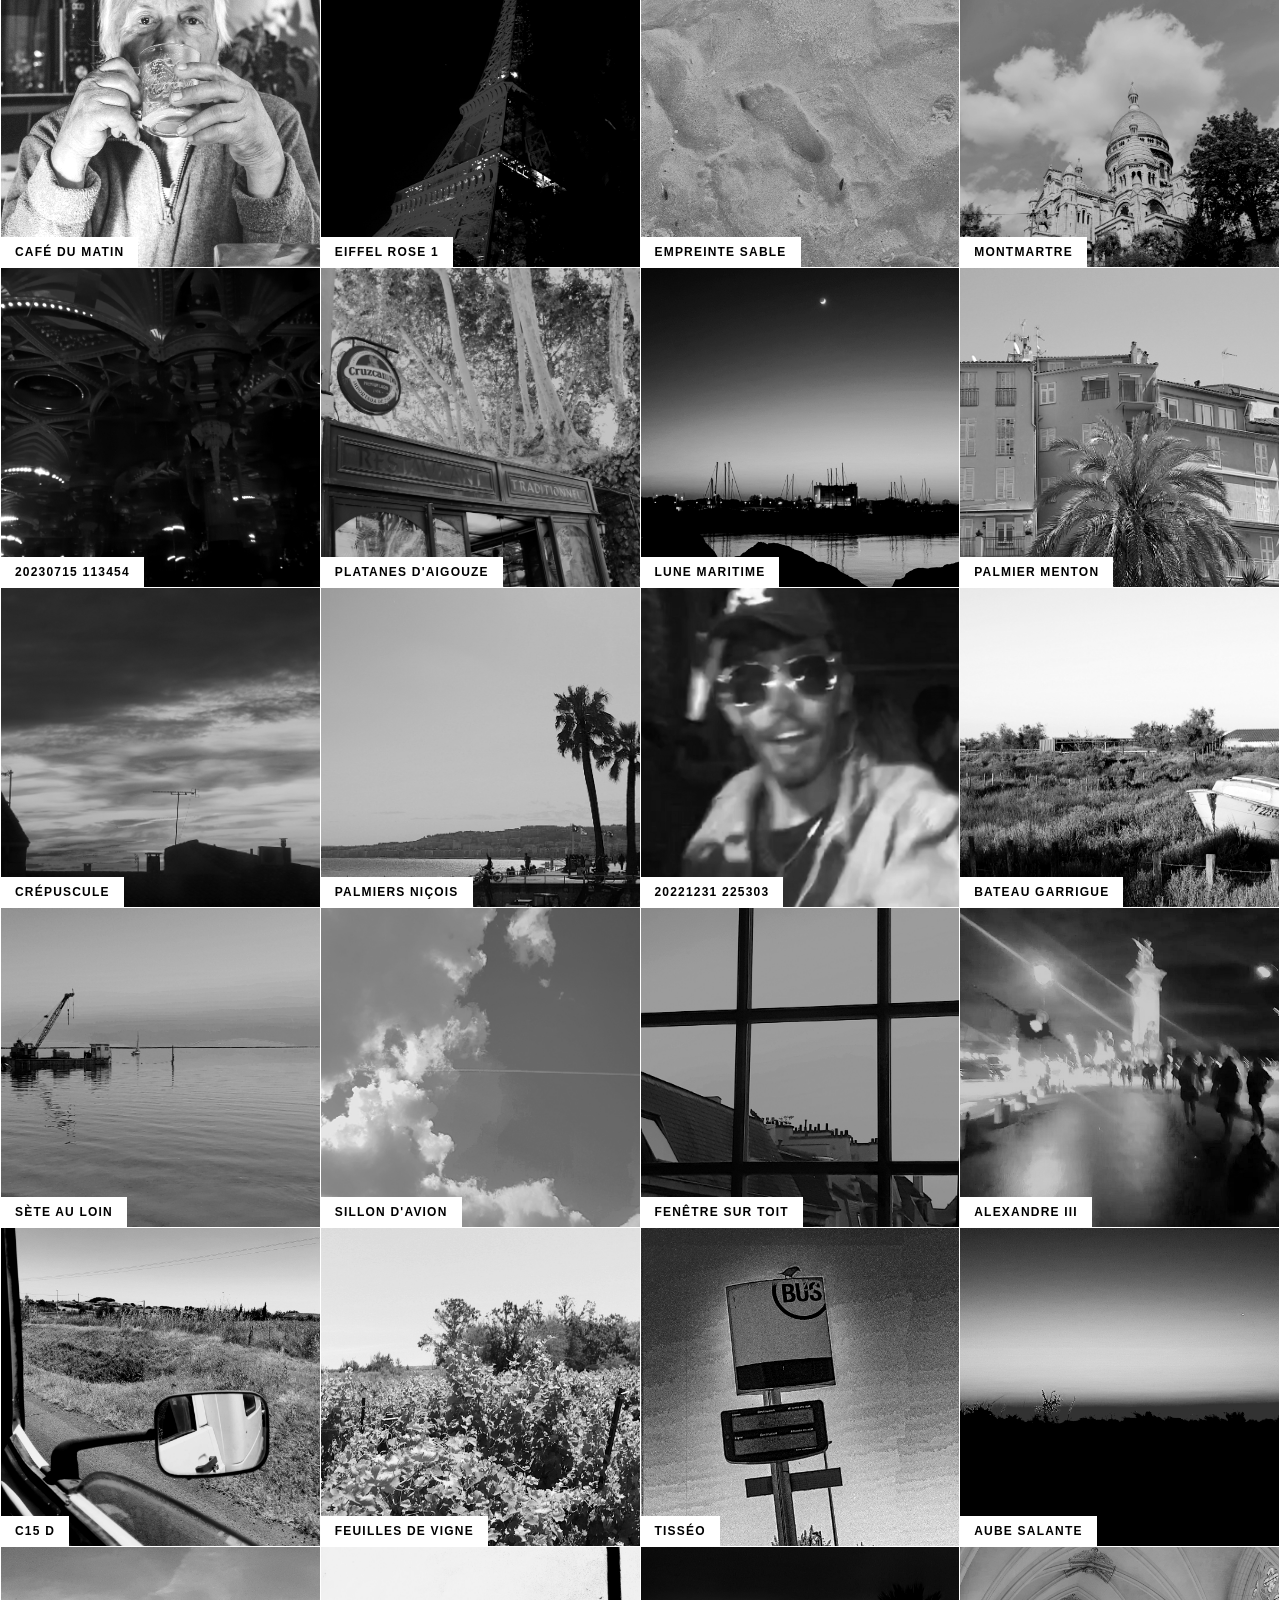
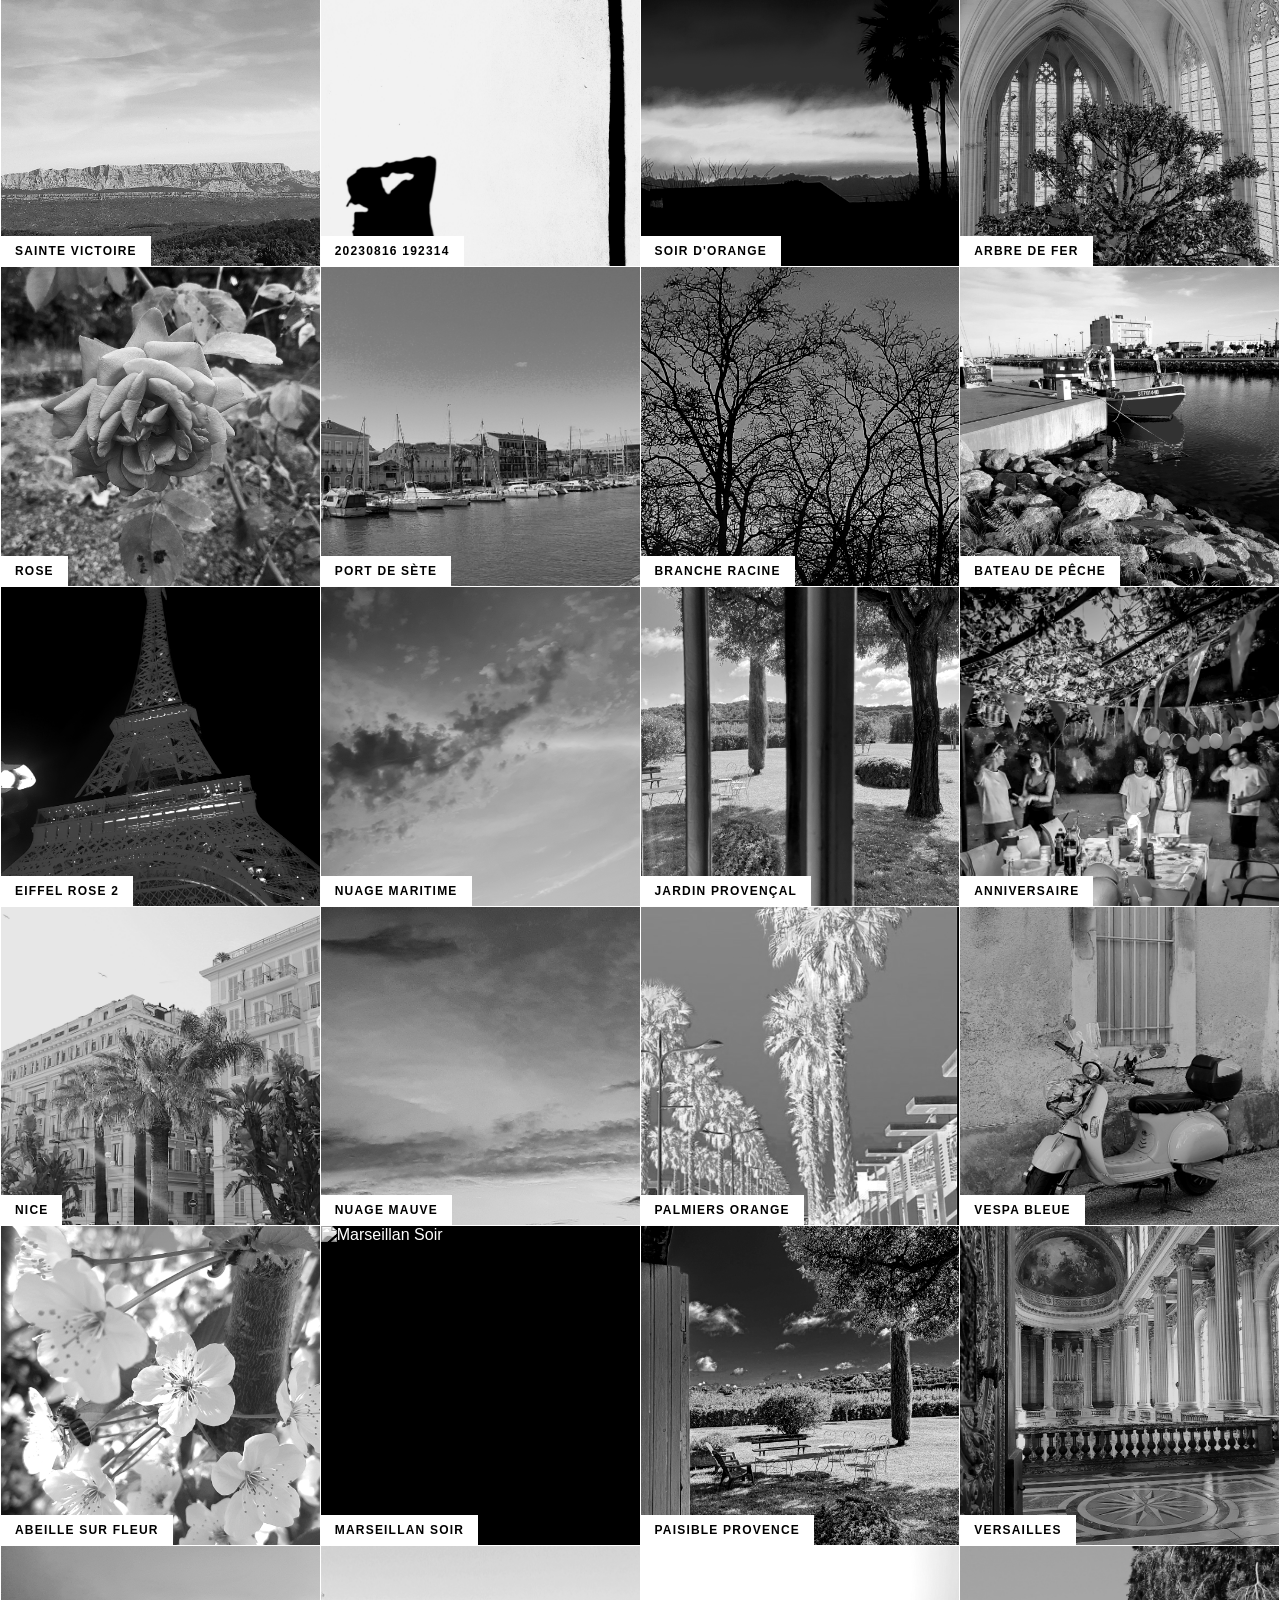
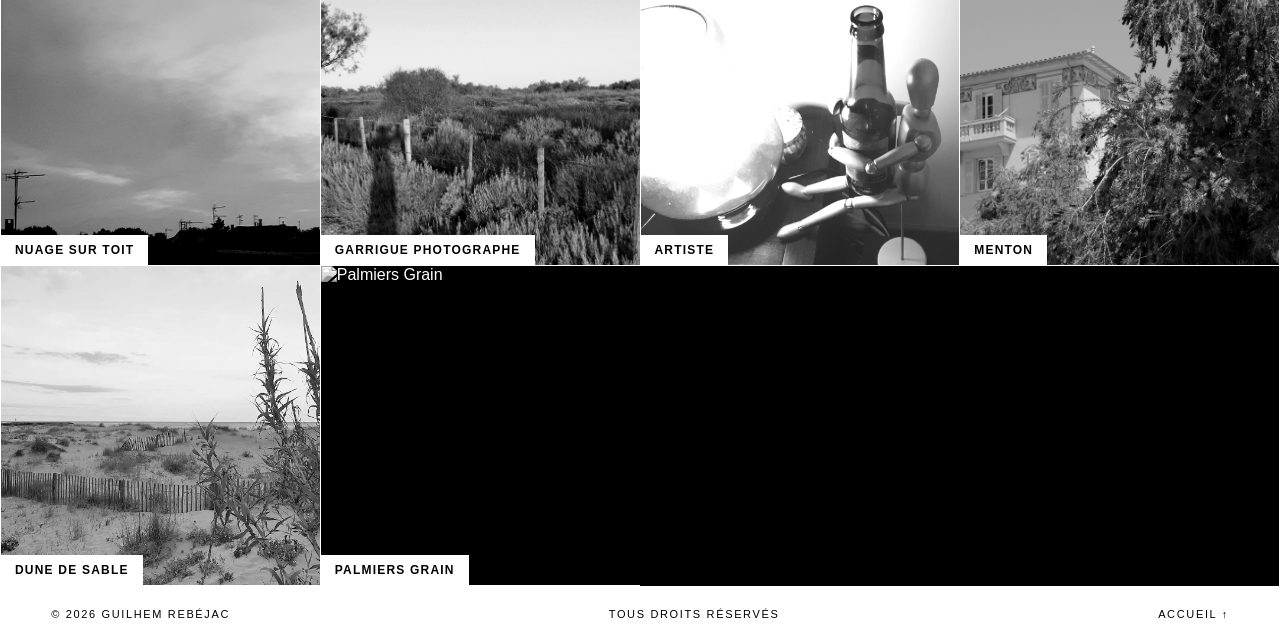
==== commit 54729e25: "Modif main.js" ====
--- a/audiovisuel.html
+++ b/audiovisuel.html
@@ -2,13 +2,17 @@
 <html lang="fr">
 <head>
 <meta charset="UTF-8">
-<meta name="viewport" content="width=device-width, initial-scale=1.0">
+<meta name="viewport" content="width=device-width, initial-scale=1.0, maximum-scale=1.0, user-scalable=no">
 <title>Guilhem Rebéjac — Audiovisuel</title>
 <link rel="stylesheet" href="./css/style.css">
 <script src="./js/theme.js"></script>
 <link rel="icon" href="./assets/images/favicon-rebejac.com-Mistral-n.png" type="image/png">
 </head>
 <body>
+<!-- Loader -->
+<div id="loader"><img src="./assets/images/TON-LOGO.png" alt=""></div>
+<!-- Curseur -->
+<div id="cursor"></div>
 
 <header>
   <a class="brand" href="index.html"><span class="dot"></span>Guilhem&nbsp;Rebéjac</a>
@@ -76,136 +80,7 @@
   <a href="index.html">Accueil ↑</a>
 </footer>
 
-<script>
-  // --- PHOTOS : fichiers de ./assets/images/photographies/ (ordre mélangé) ---
-  const PHOTOS = [
-    "église-vincennes.jpg",
-    "rue-de-marseille.jpg",
-    "haut-parleur.jpg",
-    "vignes.png",
-    "café-du-matin.jpg",
-    "eiffel-rose-1.jpg",
-    "empreinte-sable.jpg",
-    "montmartre.jpg",
-    "20230715_113454.jpg",
-    "platanes-d'aigouze.JPG",
-    "lune-maritime.JPG",
-    "palmier-menton.JPG",
-    "crépuscule.JPG",
-    "palmiers-niçois.JPG",
-    "20221231_225303.jpg",
-    "bateau-garrigue.JPG",
-    "sète-au-loin.jpg",
-    "sillon-d'avion.jpg",
-    "fenêtre-sur-toit.jpg",
-    "alexandre-III.jpg",
-    "C15-D.jpg",
-    "feuilles-de-vigne.JPG",
-    "tisséo.jpg",
-    "aube-salante.jpg",
-    "sainte-victoire.jpg",
-    "20230816_192314.jpg",
-    "soir-d'orange.jpg",
-    "arbre-de-fer.jpg",
-    "rose.jpg",
-    "port-de-sète.JPG",
-    "branche-racine.jpg",
-    "bateau-de-pêche.jpg",
-    "eiffel-rose-2.jpg",
-    "nuage-maritime.jpg",
-    "jardin-provençal.JPG",
-    "anniversaire.png",
-    "nice.JPG",
-    "nuage-mauve.jpg",
-    "palmiers-orange.png",
-    "vespa-bleue.JPG",
-    "abeille-sur-fleur.jpg",
-    "marseillan-soir.png",
-    "paisible-provence.png",
-    "versailles.jpg",
-    "nuage-sur-toit.jpg",
-    "garrigue-photographe.JPG",
-    "artiste.jpg",
-    "menton.JPG",
-    "dune-de-sable.jpg",
-    "palmiers-grain.jpg",
-  ];
-  const PHOTO_DIR = "./assets/images/photographies/";
-
-  function photoTitle(filename){
-    return filename
-      .replace(/\.[^.]+$/,'')
-      .replace(/[-_]+/g,' ')
-      .replace(/\b\w/g,c=>c.toUpperCase());
-  }
-
-  const photoGrid=document.getElementById('photo-grid');
-  PHOTOS.forEach(f=>{
-    const tile=document.createElement('div');
-    tile.className='tile';
-    tile.dataset.title=photoTitle(f);
-    tile.dataset.desc='';
-    tile.dataset.year='';
-    tile.dataset.youtube='';
-    tile.innerHTML='<img src="'+PHOTO_DIR+f+'" alt="'+photoTitle(f)+'" loading="lazy">'
-      +'<span class="tile-title">'+photoTitle(f)+'</span>';
-    photoGrid.appendChild(tile);
-  });
-
-  const burger=document.getElementById('burger');
-  const menu=document.getElementById('menu');
-  burger.addEventListener('click',()=>menu.classList.toggle('open'));
-  menu.querySelectorAll('a').forEach(a=>a.addEventListener('click',()=>menu.classList.remove('open')));
-
-  const lb=document.getElementById('lightbox');
-  const lbImg=document.getElementById('lb-img');
-  const lbTitle=document.getElementById('lb-title');
-  const lbDesc=document.getElementById('lb-desc');
-  const lbYear=document.getElementById('lb-year');
-  const lbYt=document.getElementById('lb-youtube');
-
-  // --- Navigation précédent / suivant ---
-  const tiles=[...document.querySelectorAll('.tile')];
-  let current=0;
-
-  function show(i){
-    current=(i+tiles.length)%tiles.length;
-    const t=tiles[current];
-    lbImg.src=t.querySelector('img').src;
-    lbImg.alt=t.querySelector('img').alt;
-    lbTitle.textContent=t.dataset.title||'';
-    lbDesc.textContent=t.dataset.desc||'';
-    lbYear.textContent=t.dataset.year?('Année — '+t.dataset.year):'';
-    if(t.dataset.youtube){
-      lbYt.href=t.dataset.youtube;
-      lbYt.style.display='';
-    }else{
-      lbYt.style.display='none';
-    }
-  }
-
-  document.getElementById('lb-prev').addEventListener('click',e=>{
-    e.stopPropagation();show(current-1);
-  });
-  document.getElementById('lb-next').addEventListener('click',e=>{
-    e.stopPropagation();show(current+1);
-  });
-  document.addEventListener('keydown',e=>{
-    if(!lb.classList.contains('open'))return;
-    if(e.key==='ArrowLeft')show(current-1);
-    if(e.key==='ArrowRight')show(current+1);
-  });
-
-  tiles.forEach(t=>t.addEventListener('click',()=>{
-    show(tiles.indexOf(t));
-    lb.classList.add('open');
-  }));
-
-  function closeLb(){lb.classList.remove('open');}
-  document.getElementById('lb-close').addEventListener('click',closeLb);
-  lb.addEventListener('click',e=>{if(e.target===lb)closeLb();});
-  document.addEventListener('keydown',e=>{if(e.key==='Escape')closeLb();});
-</script>
+<script src="./js/main.js"></script>
 
 </body>
 </html>
--- a/css/style.css
+++ b/css/style.css
@@ -14,6 +14,31 @@
 ::selection{background:var(--azur);color:#fff;}
 a{color:inherit;text-decoration:none;}
 img{display:block;max-width:100%;}
+
+/* ---------- LOADER (si chargement long) ---------- */
+#loader{
+  position:fixed;inset:0;z-index:300;background:var(--bg);
+  display:none;align-items:center;justify-content:center;
+}
+#loader.show{display:flex;}
+#loader img{
+  width:clamp(100px,18vw,160px);
+  animation:spin3d 1.1s linear infinite;
+}
+
+/* ---------- CURSEUR (PC uniquement) ---------- */
+#cursor{
+  position:fixed;top:0;left:0;width:20px;height:20px;
+  background:#000;
+  pointer-events:none;z-index:250;opacity:0;
+  transform:translate(-50vw,-50vh);
+  mix-blend-mode:difference;
+  background:#fff;
+}
+#cursor{transition:width .18s,height .18s,opacity .18s;}
+#cursor.big{width:25px;height:25px;}
+[data-theme="dark"] #cursor{background:#fff;}
+@media (hover:none){#cursor{display:none;}}
 
 /* ---------- header ---------- */
 header{
@@ -51,7 +76,8 @@
 }
 .hero-logo{
   width:clamp(140px,22vw,260px);margin-bottom:28px;
-  filter:grayscale(1) contrast(1.1);
+  filter:grayscale(1) contrast(1.1)
+         drop-shadow(3px 3px 0 rgba(0,0,0,.25));
 }
 .kicker{
   font-size:12px;font-weight:700;text-transform:uppercase;
@@ -74,6 +100,17 @@
 .hero-meta div:last-child{border-right:none;}
 .hero-meta strong{display:block;font-size:15px;margin-top:6px;letter-spacing:0;}
 
+/* ---------- LOGO 3D (hero) ---------- */
+.hero-top{perspective:800px;}
+.hero-logo{
+  animation:spin3d 14s linear infinite;
+  transform-style:preserve-3d;
+}
+@keyframes spin3d{
+  from{transform:rotateY(0);}
+  to{transform:rotateY(360deg);}
+}
+
 /* ---------- marquee ---------- */
 .marquee{
   border-bottom:2px solid #000;background:var(--azur);color:#fff;
@@ -85,6 +122,13 @@
   animation:slide 22s linear infinite;
 }
 @keyframes slide{from{transform:translateX(0);}to{transform:translateX(-50%);}}
+.marquee:hover span{animation-play-state:paused;}
+
+/* ---------- MARQUEE : décalage au doigt ---------- */
+@keyframes slide{
+  from{transform:translateX(var(--drag,0px));}
+  to{transform:translateX(calc(-50% + var(--drag,0px)));}
+}
 
 /* ---------- about ---------- */
 .section{border-bottom:2px solid #000;}
@@ -200,8 +244,14 @@
 .lightbox.open{display:flex;}
 .lb-frame{max-width:90vw;display:flex;flex-direction:column;}
 .lightbox img{
-  width:100%;max-width:88vw;max-height:72vh;border:2px solid #000;
+  display:block;
+  height:62vh;              /* hauteur identique partout */
+  width:auto;max-width:88vw;
+  border: 2px solid #000;
   object-fit:contain;background:#fff;
+}
+@media (max-width:860px){
+  .lightbox img{height:46vh;}
 }
 .lb-caption{
   display:grid;grid-template-columns:1fr auto;
@@ -301,22 +351,31 @@
   .work .desc{grid-column:2;grid-row:2;grid-column:2/4;}
 }
 
+/* ---------- ANTI-ZOOM MOBILE ---------- */
+*{touch-action:manipulation;}
+body{-webkit-text-size-adjust:100%;}
+
 /* ---------- THÈME SOMBRE (auto après 18h via theme.js) ---------- */
 :root[data-theme="dark"]{
   --bg:#000000;
   --fg:#ffffff;
-  --azur:#5b85e6;
+  /* --azur:#5b85e6; */
 }
 [data-theme="dark"] body{background:#000;color:#fff;}
 [data-theme="dark"] header{background:#000;border-bottom-color:#fff;}
 [data-theme="dark"] .brand{border-right-color:#fff;}
 [data-theme="dark"] nav a{border-left-color:#fff;}
 [data-theme="dark"] .burger{background:#fff;color:#000;}
+[data-theme="dark"] nav{background:#000;}
+[data-theme="dark"] nav a{border-top-color:#fff;}
 [data-theme="dark"] .hero{border-bottom-color:#fff;}
 [data-theme="dark"] .hero h1 .thin{outline-color:#fff;}
 [data-theme="dark"] .hero-meta{border-top-color:#fff;}
 [data-theme="dark"] .hero-meta div{border-right-color:#fff;}
 [data-theme="dark"] .section{border-bottom-color:#fff;}
+[data-theme="dark"] .hero-logo{
+  filter: grayscale(1) invert(1);
+}
 [data-theme="dark"] .about-portrait{
   border-right-color:#fff;
   background:repeating-linear-gradient(45deg,#000 0 14px,#fff 14px 15px);
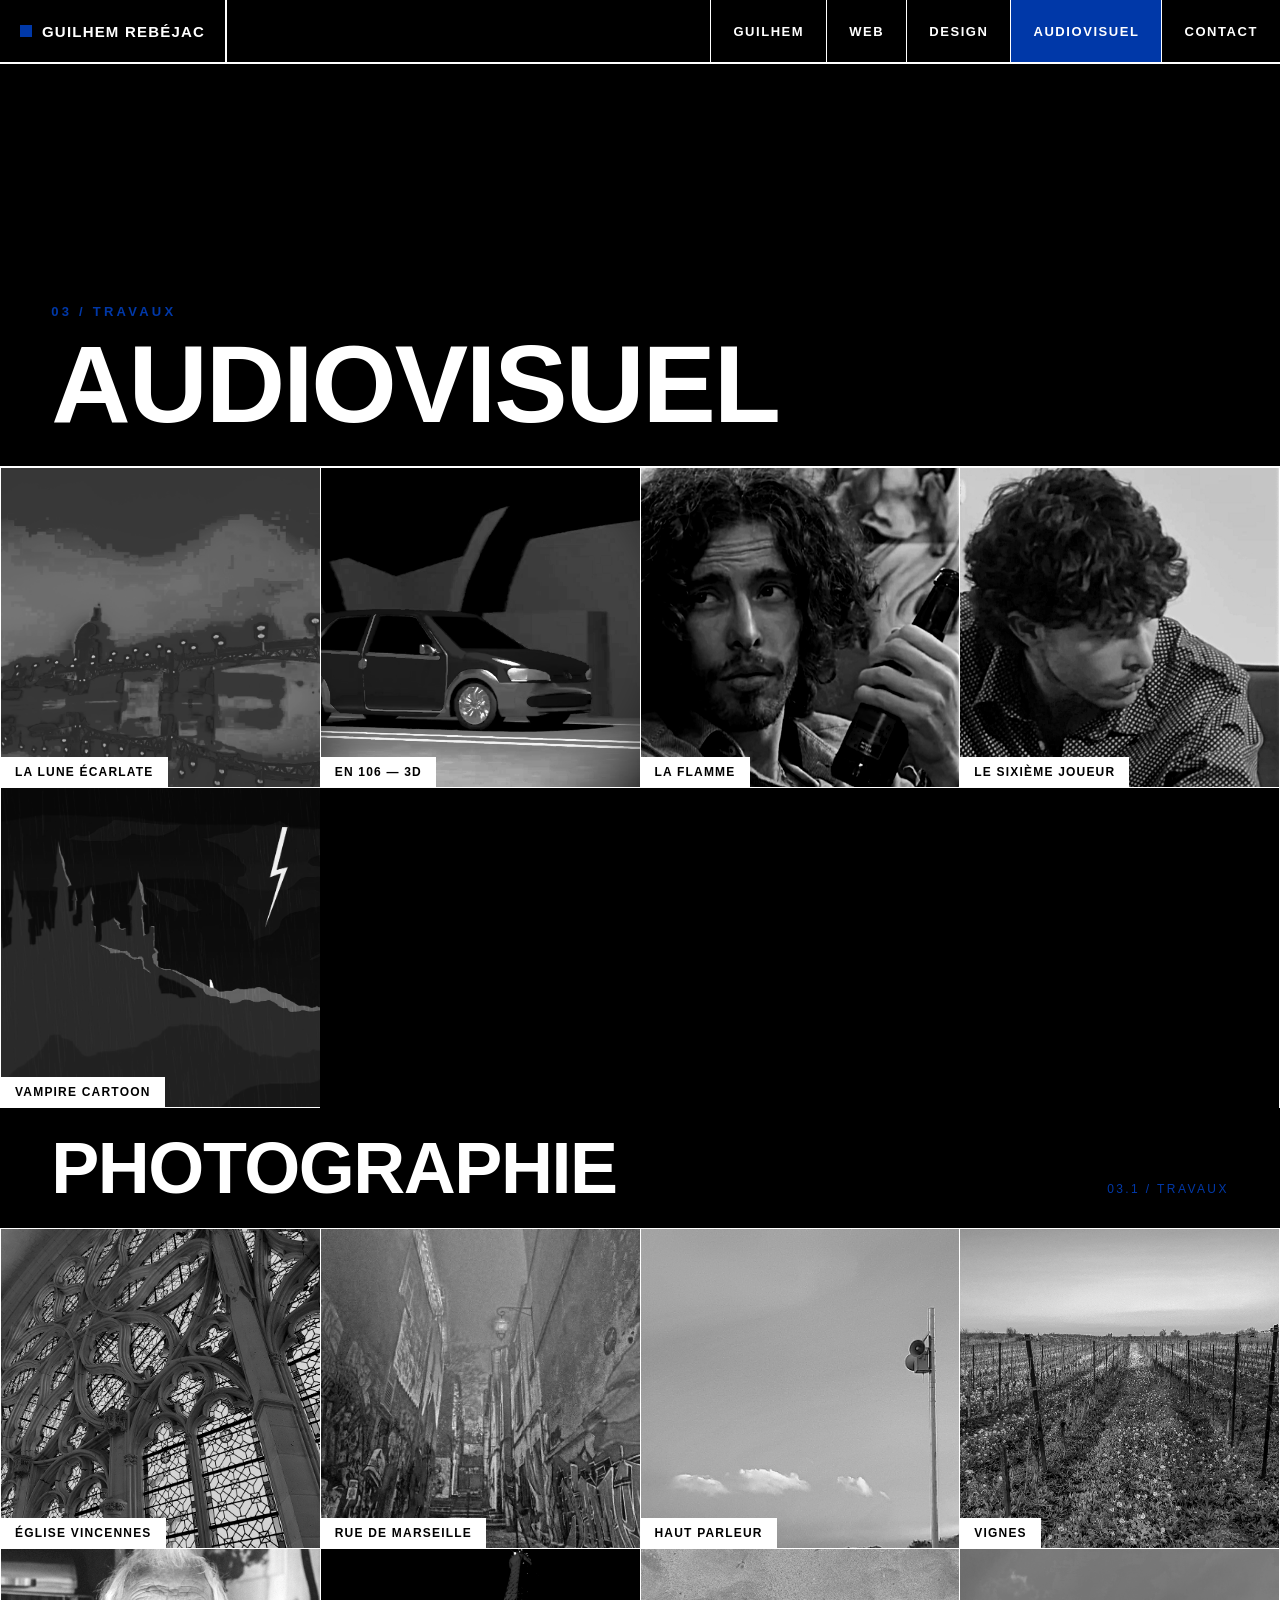
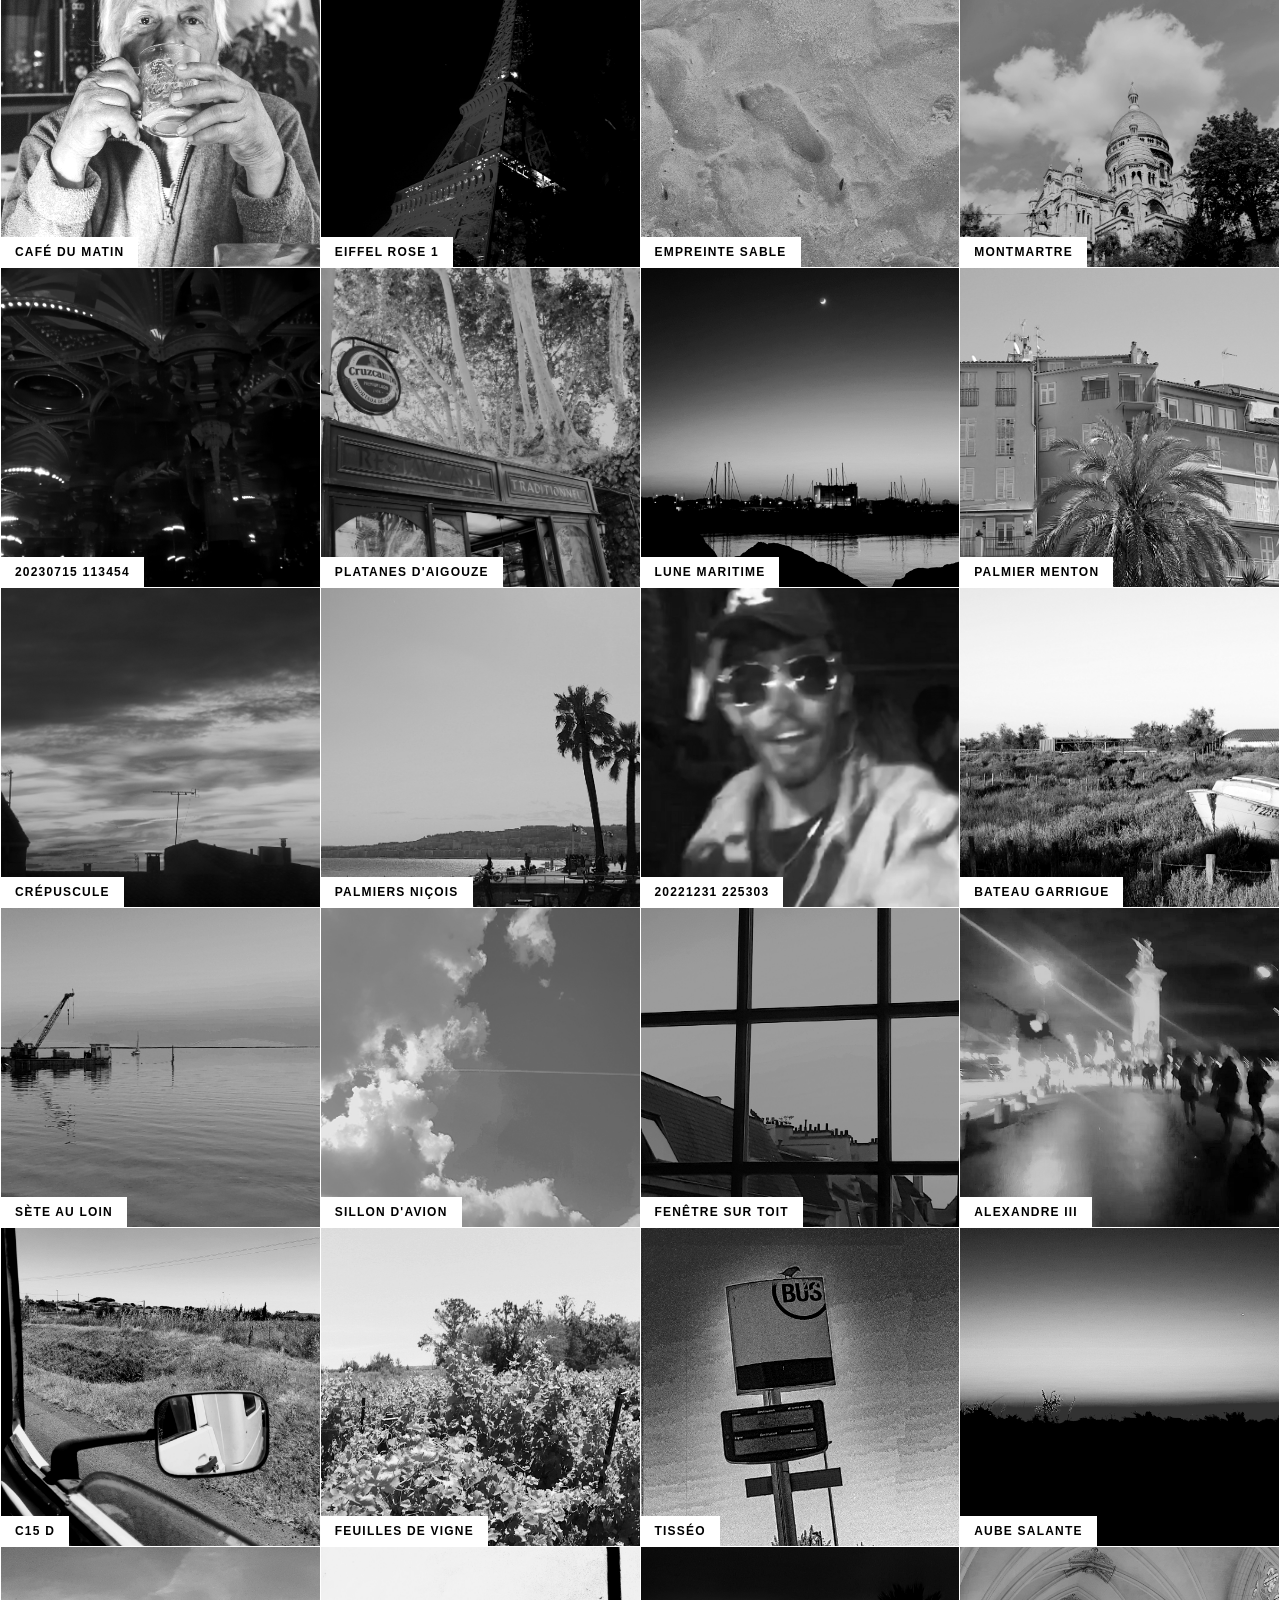
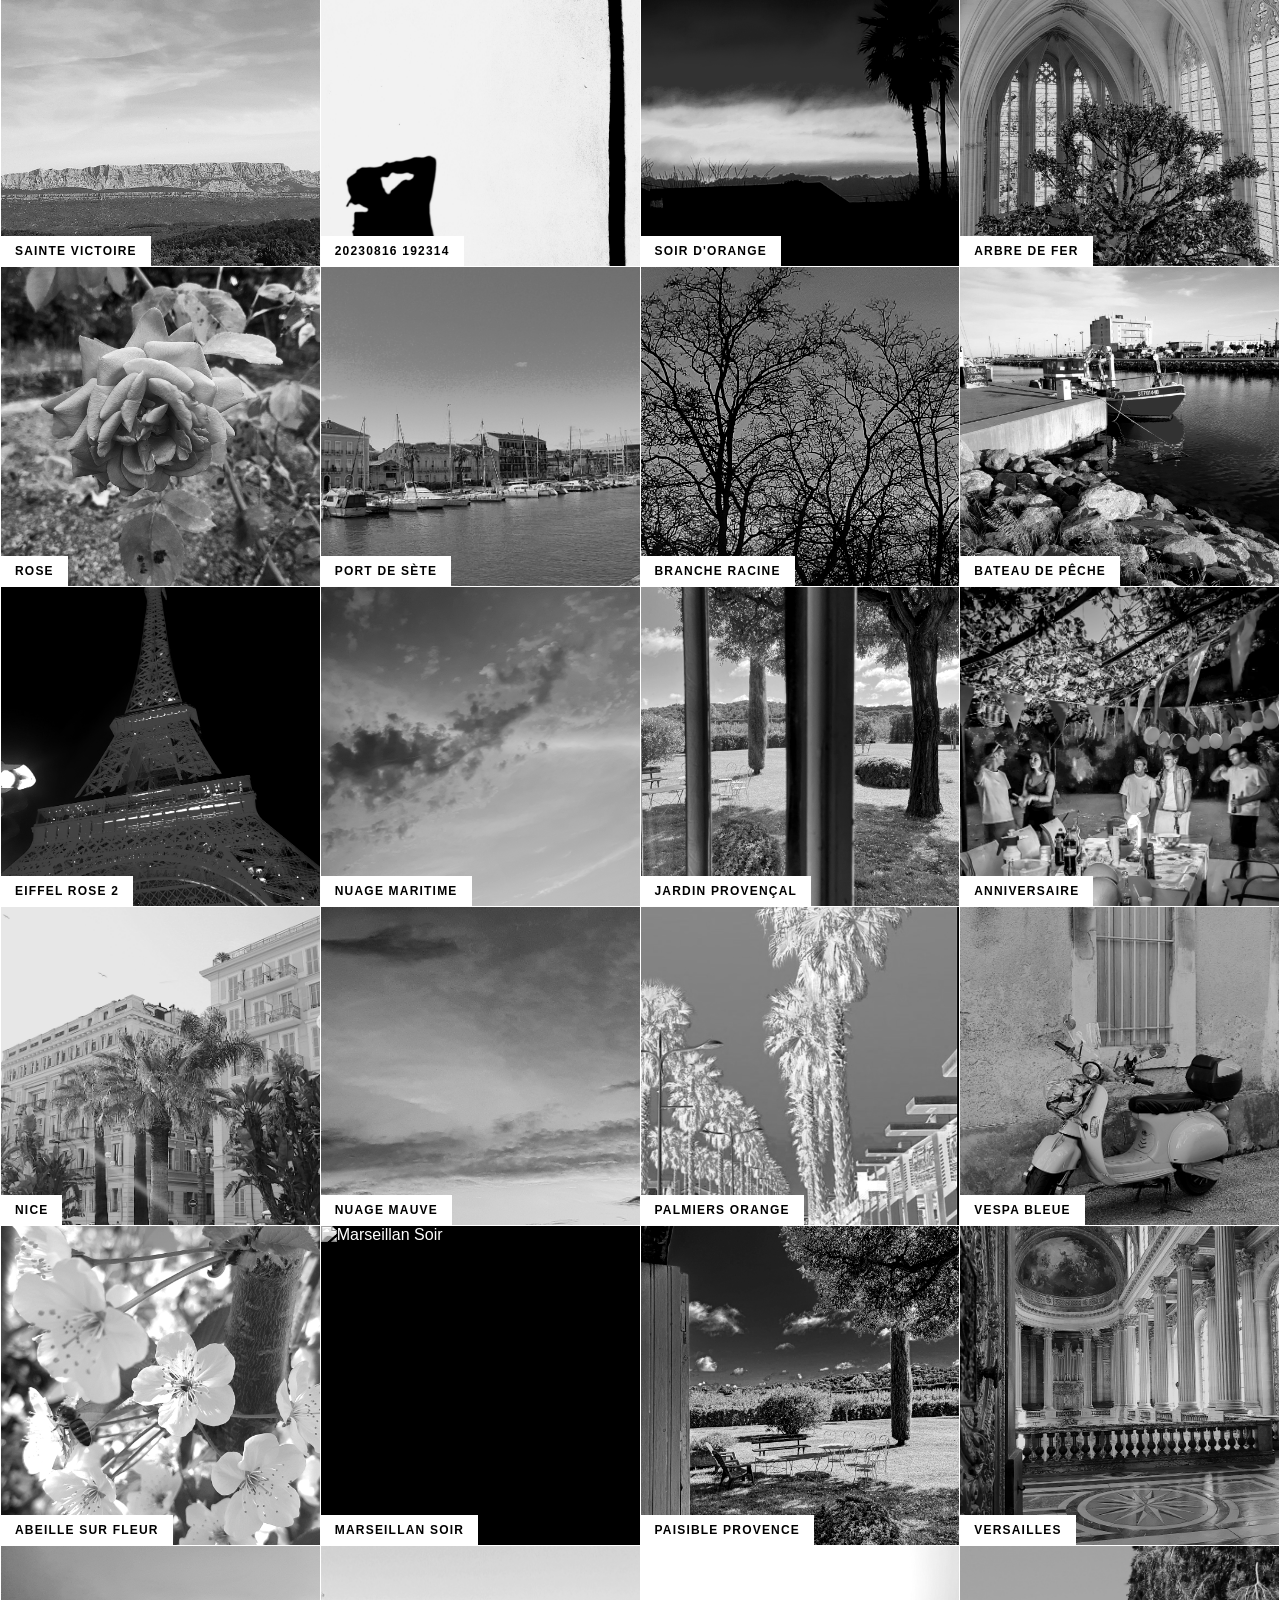
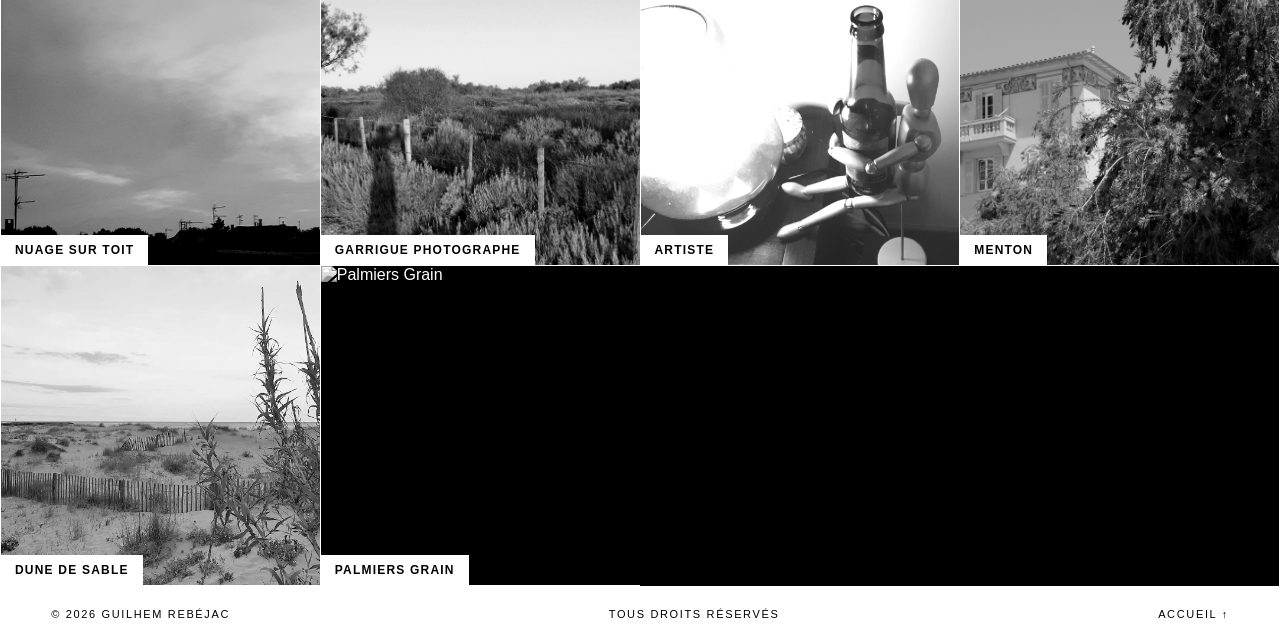
==== commit 9be75521: "Modif ordre pages et lightbox audiovisuel" ====
--- a/audiovisuel.html
+++ b/audiovisuel.html
@@ -6,11 +6,11 @@
 <title>Guilhem Rebéjac — Audiovisuel</title>
 <link rel="stylesheet" href="./css/style.css">
 <script src="./js/theme.js"></script>
-<link rel="icon" href="./assets/images/favicon-rebejac.com-Mistral-n.png" type="image/png">
+<link rel="icon" href="./assets/images/RBJC_logo_noir_plein.png" type="image/png">
 </head>
 <body>
 <!-- Loader -->
-<div id="loader"><img src="./assets/images/TON-LOGO.png" alt=""></div>
+<div id="loader"><img src="./assets/images/RBJC_logo_noir_plein.png" alt=""></div>
 <!-- Curseur -->
 <div id="cursor"></div>
 
@@ -18,16 +18,16 @@
   <a class="brand" href="index.html"><span class="dot"></span>Guilhem&nbsp;Rebéjac</a>
   <nav id="menu">
     <a href="index.html">Guilhem</a>
+    <a href="web.html">Web</a>
     <a href="design.html">Design</a>
     <a href="audiovisuel.html" class="active">Audiovisuel</a>
-    <a href="web.html">Web</a>
     <a href="contact.html">Contact</a>
   </nav>
   <button class="burger" id="burger" aria-label="Menu">≡</button>
 </header>
 
 <section class="cat-hero">
-  <p class="sub">02 / Travaux</p>
+  <p class="sub">03 / Travaux</p>
   <h1>Audiovisuel</h1>
 </section>
 
@@ -53,7 +53,7 @@
 <section class="section" id="photographie">
   <div class="section-head">
     <h3>Photographie</h3>
-    <span class="count">02 / Travaux</span>
+    <span class="count">03.1 / Travaux</span>
   </div>
   <div class="grid" id="photo-grid"></div>
 </section>
--- a/css/style.css
+++ b/css/style.css
@@ -23,7 +23,7 @@
 #loader.show{display:flex;}
 #loader img{
   width:clamp(100px,18vw,160px);
-  animation:spin3d 1.1s linear infinite;
+  animation:spin3d 2.4s linear infinite;
 }
 
 /* ---------- CURSEUR (PC uniquement) ---------- */
@@ -77,7 +77,6 @@
 .hero-logo{
   width:clamp(140px,22vw,260px);margin-bottom:28px;
   filter:grayscale(1) contrast(1.1)
-         drop-shadow(3px 3px 0 rgba(0,0,0,.25));
 }
 .kicker{
   font-size:12px;font-weight:700;text-transform:uppercase;
@@ -121,7 +120,6 @@
   text-transform:uppercase;letter-spacing:.25em;
   animation:slide 22s linear infinite;
 }
-@keyframes slide{from{transform:translateX(0);}to{transform:translateX(-50%);}}
 .marquee:hover span{animation-play-state:paused;}
 
 /* ---------- MARQUEE : décalage au doigt ---------- */
@@ -234,6 +232,18 @@
   font-size:12px;font-weight:700;text-transform:uppercase;letter-spacing:.1em;
 }
 .tile:hover .tile-title{background:var(--azur);}
+.tile:hover img{filter:grayscale(0);transform:scale(1.04);}
+.tile:hover .tile-title{background:var(--azur);}
+
+.tile:active img,
+.tile.touched img{
+  filter:grayscale(0);
+  transform:scale(1.04);
+}
+.tile:active .tile-title,
+.tile.touched .tile-title{
+  background:var(--azur);
+}
 
 /* ---------- lightbox ---------- */
 .lightbox{
@@ -268,14 +278,10 @@
 }
 .lb-year{
   font-size:11px;font-weight:700;text-transform:uppercase;
-  letter-spacing:.2em;color:#7ba4ff;
+  letter-spacing:.2em;color:#0038a8;
 }
 .lb-desc{
   grid-column:1/-1;font-size:13px;line-height:1.55;max-width:70ch;
-}
-/* Variante empilée (audiovisuel) : nom, description, date */
-.lb-caption.lb-stacked{
-  display:flex;flex-direction:column;gap:6px;align-items:flex-start;
 }
 .lb-caption.lb-stacked .lb-desc{grid-column:auto;}
 .lightbox .close{
@@ -297,9 +303,29 @@
 .lb-nav:hover{background:var(--azur);color:#fff;border-color:var(--azur);}
 .lb-nav:hover .lb-prev, .lb-nav:hover .lb-next{transform:translateY(-50%);}
 @media (max-width:860px){
+  .lb-caption.lb-stacked {
+      display: flex;
+      flex-direction: column;
+      align-items: flex-start;
+      gap: 6px;
+  }
+
+  .lb-caption.lb-stacked .lb-title,
+  .lb-caption.lb-stacked .lb-desc,
+  .lb-caption.lb-stacked .lb-year {
+      grid-column: auto;
+      width: 100%;
+  }
+
   .lb-nav{width:40px;height:40px;font-size:16px;}
   .lb-prev{left:8px;}
   .lb-next{right:8px;}
+  .section-head {
+    display: flex;
+    flex-direction: column;
+    align-items: flex-start;
+    gap: 6px;
+  }
 }
 
 /* ---------- lignes contact ---------- */
@@ -362,12 +388,14 @@
   /* --azur:#5b85e6; */
 }
 [data-theme="dark"] body{background:#000;color:#fff;}
+[data-theme="dark"] #loader img{filter:invert(1);}
 [data-theme="dark"] header{background:#000;border-bottom-color:#fff;}
 [data-theme="dark"] .brand{border-right-color:#fff;}
 [data-theme="dark"] nav a{border-left-color:#fff;}
 [data-theme="dark"] .burger{background:#fff;color:#000;}
 [data-theme="dark"] nav{background:#000;}
 [data-theme="dark"] nav a{border-top-color:#fff;}
+[data-theme="dark"] nav{border-top-color:#fff;border-bottom-color:#fff;}
 [data-theme="dark"] .hero{border-bottom-color:#fff;}
 [data-theme="dark"] .hero h1 .thin{outline-color:#fff;}
 [data-theme="dark"] .hero-meta{border-top-color:#fff;}
@@ -397,9 +425,10 @@
 [data-theme="dark"] .contact h3 em{-webkit-text-stroke-color:#fff;}
 [data-theme="dark"] .btn{border-color:#fff;}
 [data-theme="dark"] .lightbox{background:rgba(0,0,0,.96);}
-[data-theme="dark"] .lightbox img{border-color:#fff;}
-[data-theme="dark"] .lb-caption{background:#fff;color:#000;border-color:#fff;}
-[data-theme="dark"] .lb-title{color:#000;}
+[data-theme="dark"] .lb-frame{background:#000;border-color:#fff;}
+[data-theme="dark"] .lightbox img{border-color:#fff;background:#000;}
+[data-theme="dark"] .lb-caption{background:#000;color:#fff;border-color:#fff;}
+[data-theme="dark"] .lb-title{color:#fff;}
 [data-theme="dark"] .lightbox .close,
 [data-theme="dark"] .lb-nav{background:#000;color:#fff;border-color:#fff;}
 [data-theme="dark"] .lightbox .close:hover,
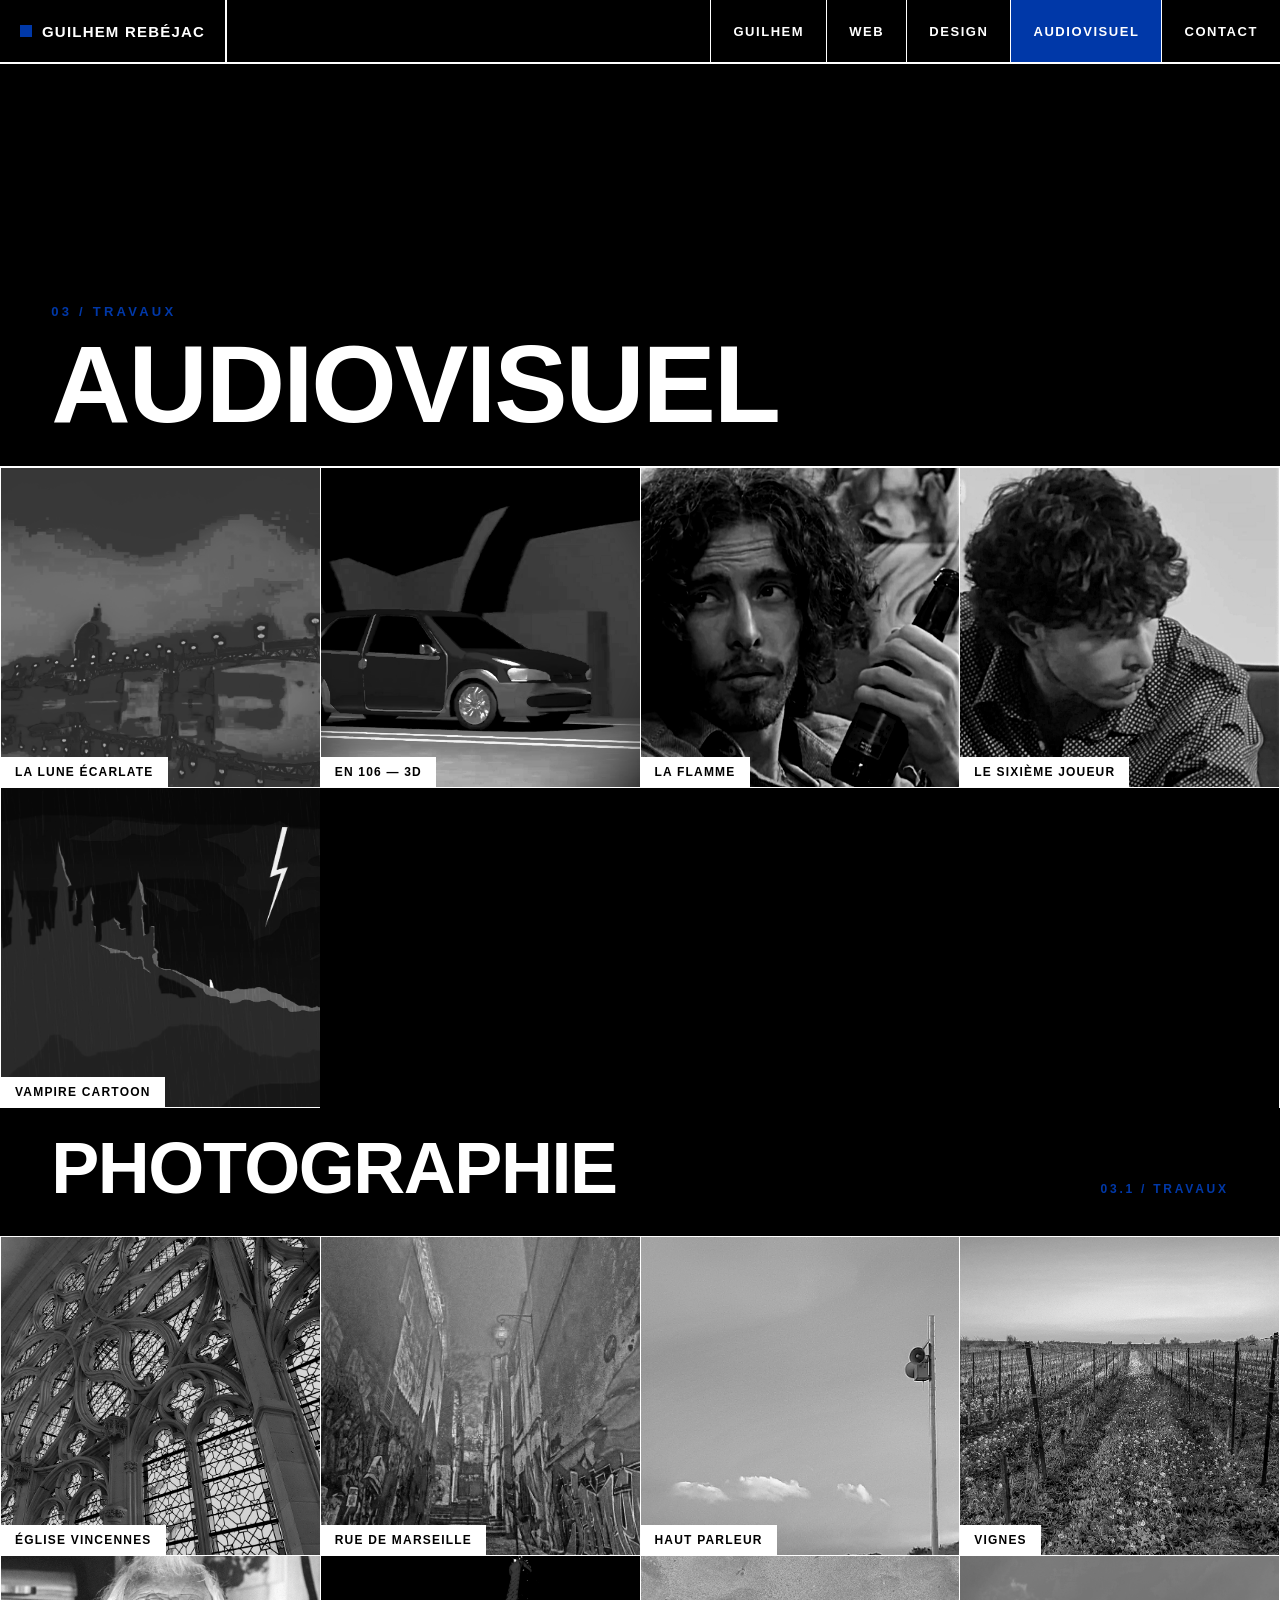
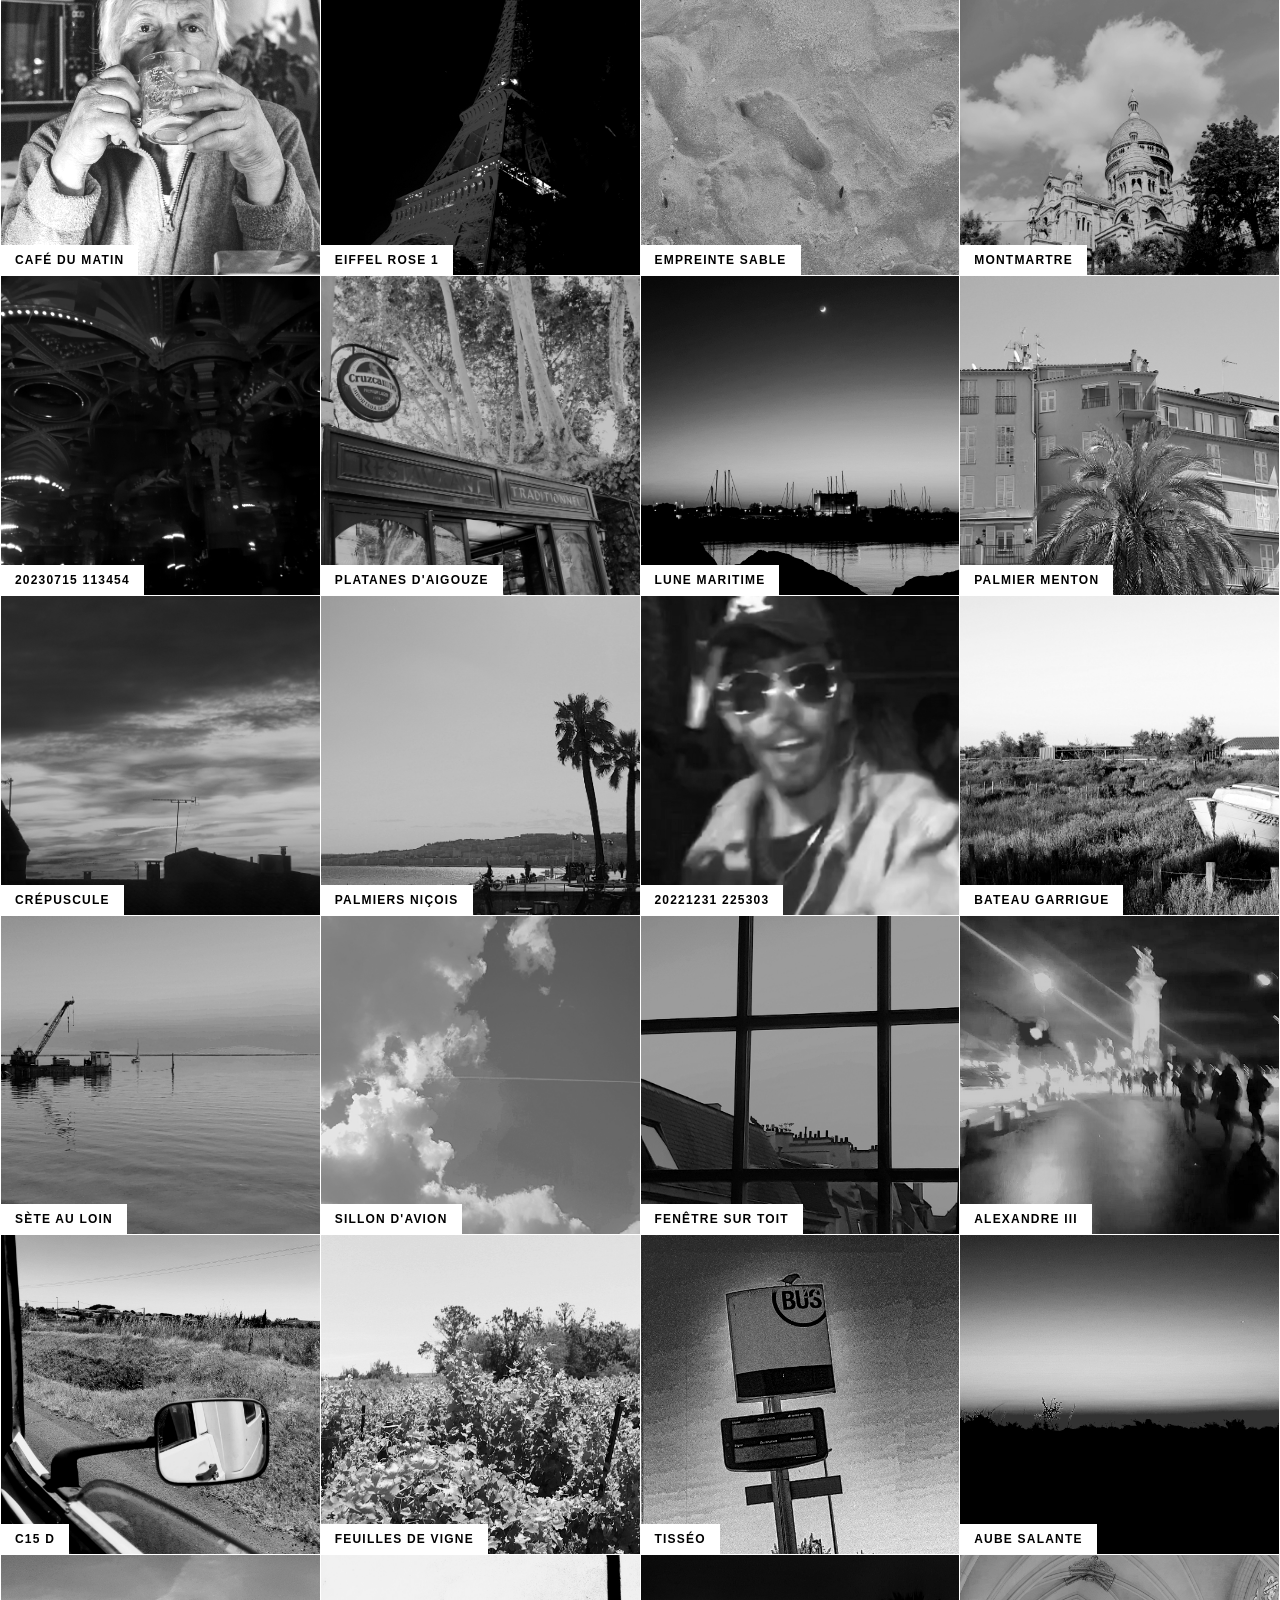
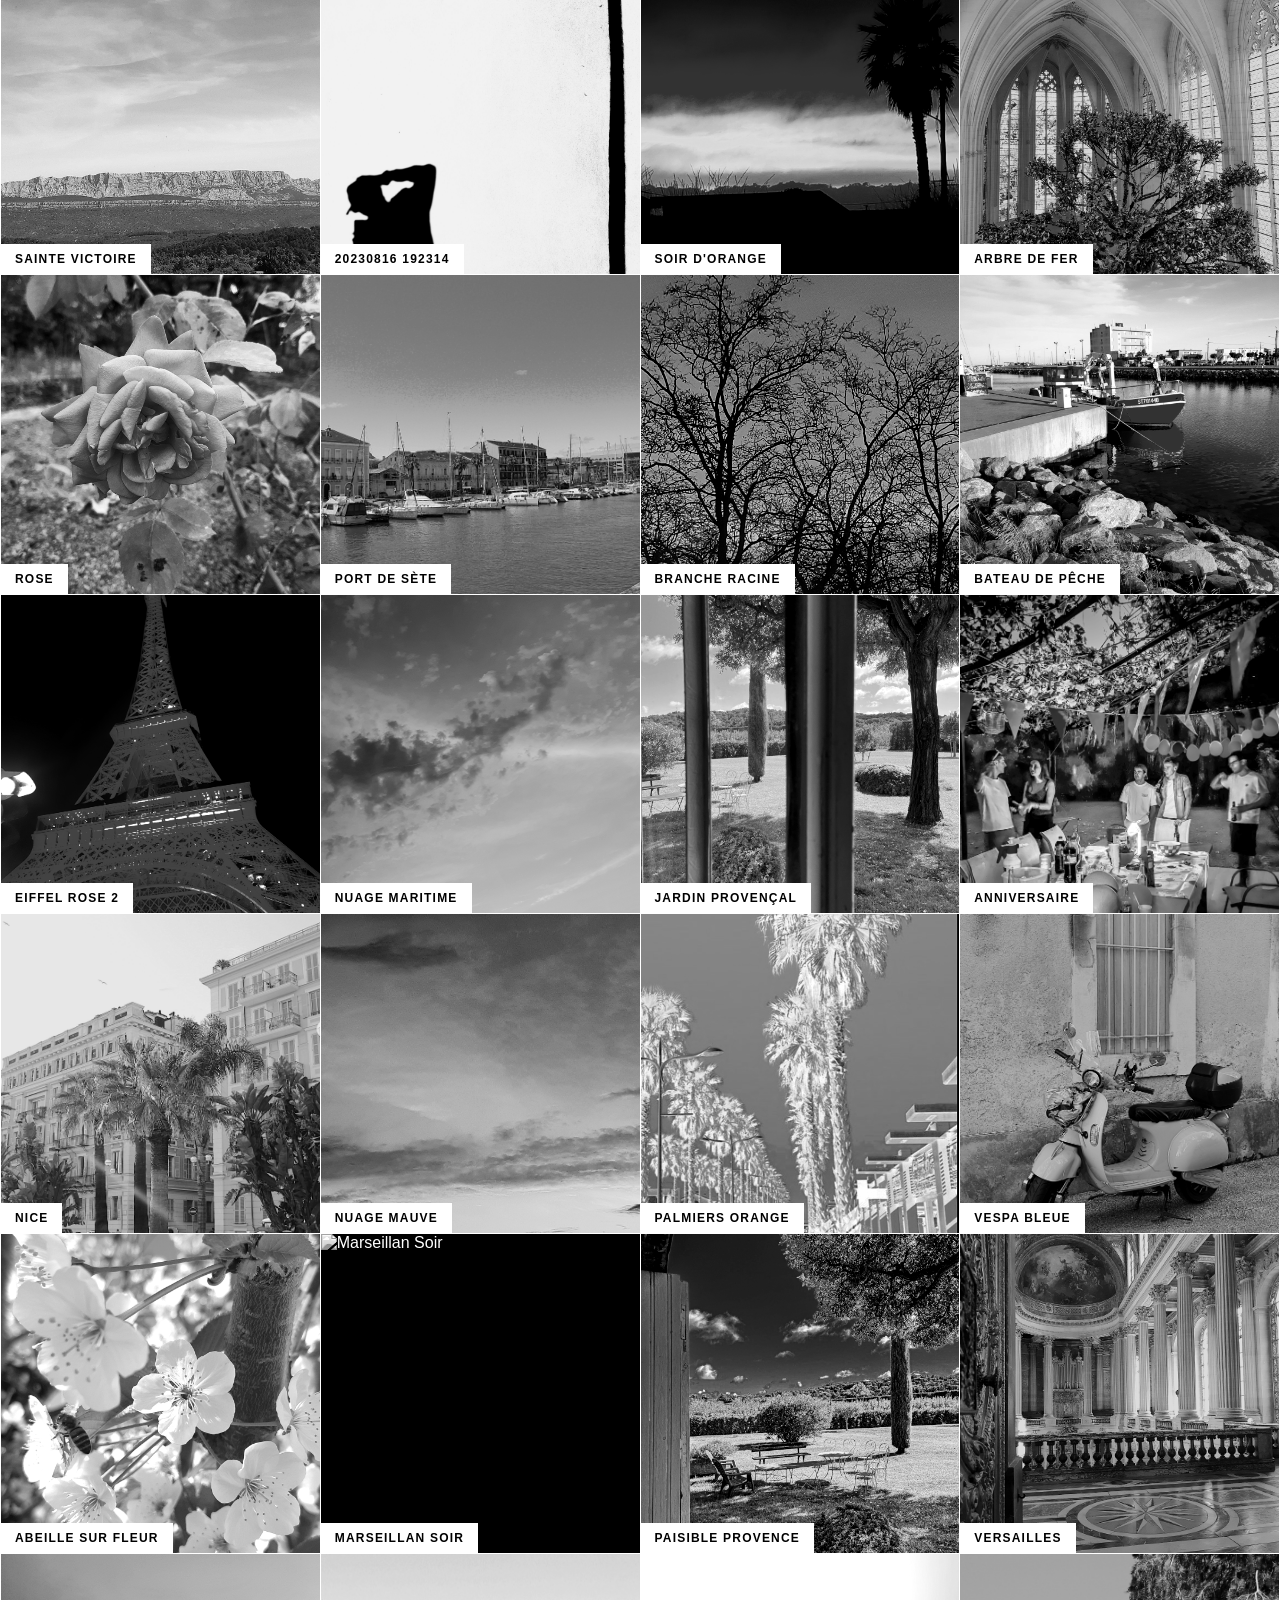
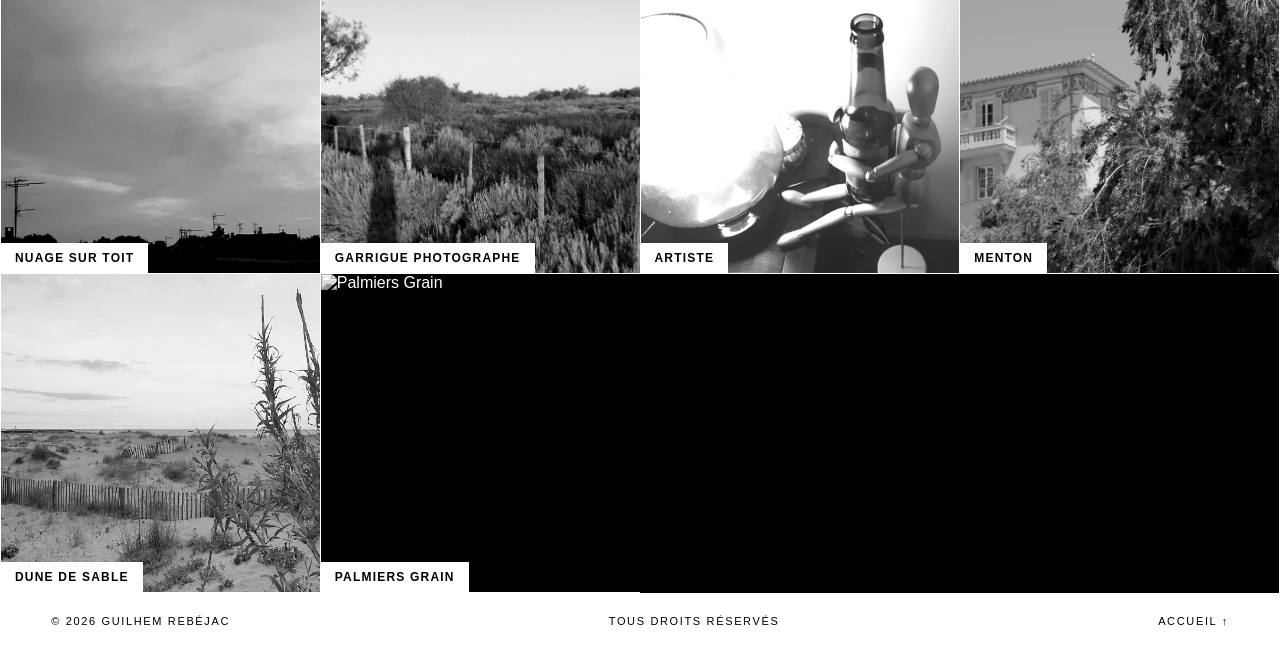
==== commit 804022fc: "Modif .count et ajout <a>photographie" ====
--- a/audiovisuel.html
+++ b/audiovisuel.html
@@ -8,7 +8,7 @@
 <script src="./js/theme.js"></script>
 <link rel="icon" href="./assets/images/RBJC_logo_noir_plein.png" type="image/png">
 </head>
-<body>
+<body id="audiovisuel">
 <!-- Loader -->
 <div id="loader"><img src="./assets/images/RBJC_logo_noir_plein.png" alt=""></div>
 <!-- Curseur -->
--- a/css/style.css
+++ b/css/style.css
@@ -171,7 +171,14 @@
   font-size:clamp(30px,6vw,72px);font-weight:800;text-transform:uppercase;
   letter-spacing:-.02em;line-height:.95;
 }
-.section-head .count{font-size:12px;letter-spacing:.2em;text-transform:uppercase;color:var(--azur);}
+.section-head .count {
+    font-size: 12px;
+    letter-spacing: .23em;
+    text-transform: uppercase;
+    color: var(--azur);
+    font-weight: 700;
+    margin-bottom: 14px;
+}
 .work-list{display:grid;grid-template-columns:1fr;}
 .work{
   display:grid;grid-template-columns:80px 1fr 1fr auto;
@@ -244,6 +251,7 @@
 .tile.touched .tile-title{
   background:var(--azur);
 }
+#photographie {scroll-margin-top: 150px;}
 
 /* ---------- lightbox ---------- */
 .lightbox{
@@ -309,22 +317,19 @@
       align-items: flex-start;
       gap: 6px;
   }
-
   .lb-caption.lb-stacked .lb-title,
   .lb-caption.lb-stacked .lb-desc,
   .lb-caption.lb-stacked .lb-year {
       grid-column: auto;
       width: 100%;
   }
-
   .lb-nav{width:40px;height:40px;font-size:16px;}
   .lb-prev{left:8px;}
   .lb-next{right:8px;}
-  .section-head {
-    display: flex;
-    flex-direction: column;
-    align-items: flex-start;
-    gap: 6px;
+  #audiovisuel .section-head {
+      display: flex;
+      flex-direction: column;
+      align-items: flex-start;
   }
 }
 
